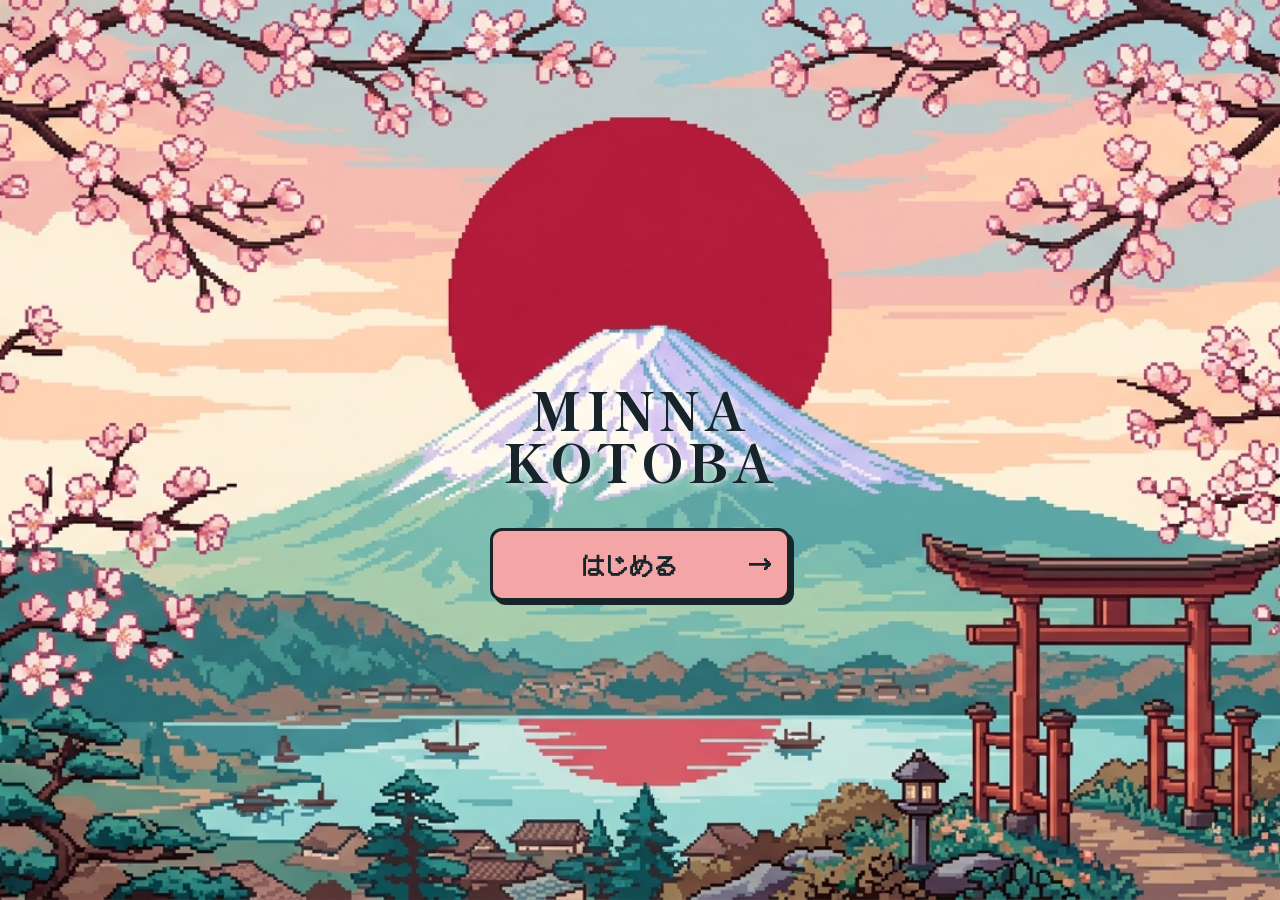
==== index.html @ 48d5084d "Add option to hide MCQ options for the entire quiz (active recall mode)" ====
<!doctype html>
<html lang="en">
<head>
<meta charset="utf-8">
<meta name="viewport" content="width=device-width,initial-scale=1,viewport-fit=cover">
<meta name="theme-color" content="#b74336">
<title>みんなのことば — Minna Vocabulary Trainer</title>
<link rel="preconnect" href="https://fonts.googleapis.com">
<link rel="preconnect" href="https://fonts.gstatic.com" crossorigin>
<link href="https://fonts.googleapis.com/css2?family=Shippori+Mincho:wght@400;500;600;700;800&family=Noto+Serif+JP:wght@400;500;600;700;900&display=swap" rel="stylesheet">
<link rel="stylesheet" href="css/styles.css">

  <link rel="preload" as="image" href="assets/images/backgrounds/fuji_wide.jpg">
  <link rel="preload" as="image" href="assets/images/backgrounds/bg_home.jpg">
  <link rel="preload" as="image" href="assets/images/backgrounds/bg_learn.jpg">
  <link rel="preload" as="image" href="assets/images/backgrounds/bg_practice.jpg">
  <link rel="preload" as="image" href="assets/images/backgrounds/bg_practice_new.jpg">
  <link rel="preload" as="image" href="assets/images/backgrounds/bg_lesson_1.jpg">
  <link rel="preload" as="image" href="assets/images/backgrounds/bg_lesson_2.jpg">
  <link rel="preload" as="image" href="assets/images/backgrounds/bg_lesson_3.jpg">
  <link rel="preload" as="image" href="assets/images/backgrounds/bg_more.jpg">
  <link rel="preload" as="image" href="assets/images/backgrounds/bg_more_new.jpg">
</head>
<body>
<div class="app-shell">
  <header class="topbar">
    <div class="brand" onclick="showView('home')">
      <div class="brand-text">
        <div class="brand-jp">みんなのことば</div>
        <div class="brand-en">N5 JOURNEY</div>
      </div>
    </div>
    <div class="header-actions">
      <button id="themeBtn" class="icon-btn" aria-label="Toggle theme" onclick="toggleTheme()">🌗</button>
    </div>
  </header>

  <main>

        <section id="welcomeView" class="view">
      <div class="welcome-container" style="display: flex; flex-direction: column; justify-content: center; align-items: center; height: 100vh; background: transparent; overflow: hidden; gap: 40px;">
        
        <div style="text-align: center; position: relative;">
          <h1 style="font-family: 'Shippori Mincho', serif; font-weight: 900; font-size: 52px; line-height: 1; margin: 0; letter-spacing: 4px; color: var(--text-primary); text-transform: uppercase; text-shadow: 0 2px 10px rgba(255,255,255,0.8); position: relative; display: inline-block;">
            MINNA<br>KOTOBA
          </h1>
        </div>

        <div style="padding: 0 40px; text-align: center; display: flex; flex-direction: column; align-items: center; gap: 12px; width: 100%;">
          <button class="primary-btn" onclick="showView('home')" style="width: 100%; max-width: 300px; background: var(--text-primary); color: var(--yellow); border: 2px solid var(--yellow); border-radius: 8px; padding: 16px; font-size: 24px; font-weight: 800; font-family: 'Shippori Mincho', serif; box-shadow: 0 8px 16px rgba(0,0,0,0.4); display: flex; justify-content: space-between; align-items: center; transition: transform 0.2s, box-shadow 0.2s;">
            <span style="flex: 1; text-align: center;">はじめる</span>
            <span>→</span>
          </button>
          
          
        </div>
      </div>
    </section>

    <section id="homeView" class="view">
      <div class="topbar-home">
        <div class="home-title">
          <h1>Minna Kotoba</h1>
          <span class="subtitle">N5 JOURNEY</span>
        </div>
        
      </div>
      
      <div class="dashboard-scroll">
        <!-- Streak Card -->
        <div class="streak-card">
          <div class="streak-content">
            <h2>Keep going!</h2>
            <p id="streakText">🔥 You're on a 0 day streak</p>
          </div>
          <div class="streak-mascot">
             <!-- Placeholder for pixel cat -->
             <div class="pixel-cat-placeholder"></div>
          </div>
        </div>

        <!-- Today's Practice Section -->
        <div class="section-header">
          <h2>Today's Practice</h2>
          </div>
        
        <div class="practice-grid">
          <div class="practice-card bg-green" style="cursor:pointer;" onclick="openCategory('vocab')">
            <div class="card-icon"><img src="assets/images/icons/icon_vocabulary.png" style="width:100%; height:100%; object-fit:contain; image-rendering:pixelated;" alt="Vocabulary"></div>
            <div class="card-jp">語彙</div>
            <div class="card-en">Vocabulary</div>
            <div class="card-progress">
              <div class="progress-bar"><div class="progress-fill" id="barVocab" style="width: 0%;"></div></div>
              <span class="progress-text" id="statVocab">0/0</span>
            </div>
          </div>
          <div class="practice-card bg-pink" style="cursor:pointer;" onclick="openCategory('grammar')">
            <div class="card-icon"><img src="assets/images/icons/icon_grammar.png" style="width:100%; height:100%; object-fit:contain; image-rendering:pixelated;" alt="Grammar"></div>
            <div class="card-jp">文法</div>
            <div class="card-en">Grammar</div>
            <div class="card-progress">
              <div class="progress-bar"><div class="progress-fill" id="barGrammar" style="width: 0%;"></div></div>
              <span class="progress-text" id="statGrammar">0/0</span>
            </div>
          </div>
          <div class="practice-card bg-blue" style="cursor:pointer;" onclick="showView('listening')">
            <div class="card-icon"><img src="assets/images/icons/icon_listening.png" style="width:100%; height:100%; object-fit:contain; image-rendering:pixelated;" alt="Listening"></div>
            <div class="card-jp">聴解</div>
            <div class="card-en">Listening</div>
            <div class="card-progress">
              <div class="progress-bar"><div class="progress-fill" id="barListening" style="width: 0%;"></div></div>
              <span class="progress-text" id="statListening">0/0</span>
            </div>
          </div>
          <div class="practice-card bg-yellow" style="cursor:pointer;" onclick="openCategory('kanji')">
            <div class="card-icon"><img src="assets/images/icons/icon_kanji.png" style="width:100%; height:100%; object-fit:contain; image-rendering:pixelated;" alt="Kanji"></div>
            <div class="card-jp">漢字</div>
            <div class="card-en">Kanji</div>
            <div class="card-progress">
              <div class="progress-bar"><div class="progress-fill" id="barKanji" style="width: 0%;"></div></div>
              <span class="progress-text" id="statKanji">0/0</span>
            </div>
          </div>
        </div>

        <!-- N5 Progress -->
        <div class="section-header" style="margin-top: 24px;">
          <h2>N5 Progress</h2>
          </div>
        <div class="progress-card" style="cursor:pointer;" onclick="showView('lessons')">
          <div class="progress-row">
            <span class="progress-percent" id="n5Percent">0%</span>
            <div class="progress-bar-large"><div class="progress-fill-large" id="n5ProgressBar" style="width: 0%;"></div></div>
            <span class="progress-topics" id="n5Topics">0/0<br>Words</span>
          </div>
        </div>
      </div>
    </section>

    <section id="quizView" class="view">
      <div class="quiz-top">
        <button class="back-btn" onclick="goBack('home')">← Setup</button>
        <button id="quizHideOptionsToggle" class="quiz-toggle-btn" onclick="toggleQuizHideOptions()" title="Toggle hiding options for the entire quiz">
          <span id="hideOptionsIcon">👁️</span>
          <span id="hideOptionsText">Hide options: OFF</span>
        </button>
        <div class="quiz-meta"><span id="quizScope"></span><span id="quizProgress"></span></div>
      </div>
      <div class="progress"><div id="progressBar"></div></div>
      <div class="quiz-card">
        <div class="quiz-label" id="quizDirection"></div>
        <div id="question" class="question"></div>
        <div id="mcqRevealArea" class="mcq-reveal-area hidden">
          <div class="reveal-card">
            <div class="reveal-badge">Active Recall</div>
            <p class="reveal-desc">Options are hidden for this quiz. Think of the answer first!</p>
            <button id="revealOptionsBtn" class="primary-btn reveal-btn" onclick="revealOptions()">
              <span>👁️ Show Options</span>
              <kbd class="reveal-kbd">Space</kbd>
            </button>
          </div>
        </div>
        <div id="mcqGrid" class="mcq-grid"></div>
        <div id="fillArea" class="fill-area hidden">
          <input type="text" id="fillInput" class="fill-input" placeholder="Type your answer…" autocomplete="off" spellcheck="false">
          <div id="fillFeedback" class="fill-feedback hidden"></div>
        </div>
        <div class="answer-actions hidden" id="nextAction" style="justify-content:center">
          <button id="nextBtn" class="primary-btn">Next →</button>
        </div>
        <div id="lessonTag" class="lesson-tag"></div>
      </div>
      <div class="quiz-tip" id="quizTip">Use <kbd>↑</kbd><kbd>↓</kbd><kbd>←</kbd><kbd>→</kbd> to navigate · <kbd>Enter</kbd> to select · <kbd>Space</kbd> for next</div>
    </section>

    <section id="resultsView" class="view">
      <div class="page-head"><div><div class="eyebrow">SESSION COMPLETE</div><h1>Results</h1></div></div>
      <div class="quiz-card" style="min-height: auto;">
        <div id="resultsSummary" style="font-size: 16px; line-height: 1.8;"></div>
        <div class="answer-actions" style="justify-content:center; gap: 16px; margin-top: 30px;">
          <button class="secondary-btn" onclick="showView('vocabulary')">Back to Vocabulary</button>
          <button class="secondary-btn" onclick="startPractice()">Practice Again</button>
          <button id="btnReviewWrong" class="primary-btn" onclick="reviewWrongAnswers()">Review Wrong Answers</button>
        </div>
      </div>
    </section>

    <section id="lessonsView" class="view">
      <div class="page-head"><div><div class="eyebrow">LESSON INDEX</div><h1>Vocabulary by lesson</h1></div><div id="totalVocab" class="big-number"></div></div>
      <div id="lessonGrid" class="lesson-grid"></div>
    </section>

    <section id="lessonDetailView" class="view">
      <div class="quiz-top"><button class="back-btn" onclick="goBack('lessons')">← Lessons</button><button id="detailPractice" class="primary-btn compact">Practice lesson →</button></div>
      <div class="controls-grid" style="margin-top:0; grid-template-columns: auto 1fr;">
        <label>Pronunciation
          <select id="speechRate" onchange="saveSpeechRate()">
            <option value="1.0">Normal</option>
            <option value="0.7">Slow</option>
          </select>
        </label>
        <div style="display:flex; gap:10px; align-items:flex-end; flex-wrap:wrap;">
          <button id="btnPlayLesson" class="secondary-btn" onclick="playLesson()"><span style="font-size:16px;margin-right:5px;">🔊</span> Play lesson</button>
          <button id="btnPauseLesson" class="secondary-btn hidden" onclick="pauseLesson()">⏸ Pause</button>
          <button id="btnStopLesson" class="secondary-btn hidden" onclick="stopLesson()">■ Stop</button>
          <span id="lessonCompleteMsg" style="color:var(--red); font-size:14px; font-weight:bold; margin-bottom:12px; display:none;">Lesson complete</span>
        </div>
      </div>
      <div id="detailHeader" class="detail-header"></div>
      <div id="lessonSelectionControls" style="display:flex; justify-content:space-between; align-items:center; margin-bottom: 12px; font-size: 13px;">
        <div>
          <button type="button" class="nav-btn compact" onclick="selectAllInLesson()">Select All</button>
          <button type="button" class="nav-btn compact" onclick="clearLessonSelection()">Clear Selection</button>
        </div>
        <div id="desktopFocusAction" class="hidden" style="display:flex; gap:8px;">
          <button id="desktopRemoveFocusBtn" type="button" class="secondary-btn compact" style="color:var(--red); border-color:var(--red);" onclick="removeSelectionFromFocus()">- Remove</button>
          <button id="desktopAddFocusBtn" type="button" class="primary-btn compact" onclick="addSelectionToFocus()">+ Add to Focus (<span class="sel-count">0</span>)</button>
        </div>
      </div>
      <div id="vocabTable" class="vocab-table" style="padding-bottom: 80px;"></div>
          </section>

    <section id="kaiwaView" class="view">
      <div class="page-head"><div><div class="eyebrow">会話 • CONVERSATION</div><h1>Kaiwa library</h1><p>Kept separate from the regular vocabulary pool.</p></div></div>
      <div id="kaiwaGrid" class="kaiwa-grid"></div>
    </section>
    <section id="reviewView" class="view">
      <div class="page-head" style="margin-bottom: 20px;">
        <div>
          <div class="eyebrow">WRONG ANSWERS</div>
          <h1>Review</h1>
        </div>
        <div id="wrongStats" class="big-number"></div>
      </div>
      
      <div class="panel setup" style="margin-bottom: 40px;" id="reviewSetupPanel">
        <div class="section-head"><div><span class="kicker">PRACTICE</span><h2>Practice Wrong Answers</h2></div><span id="wrongPoolCount" class="count-pill"></span></div>
        <div class="controls-grid" id="reviewControls">
          <label>Scope
            <select id="reviewScopeMode">
              <option value="lesson">Single lesson</option>
              <option value="range">Lesson range</option>
              <option value="all">All wrong answers</option>
            </select>
          </label>
          <label id="reviewLessonFromWrap">Lesson
            <select id="reviewLessonFrom"></select>
          </label>
          <label id="reviewLessonToWrap" class="hidden">To lesson
            <select id="reviewLessonTo"></select>
          </label>
          <button id="startReviewBtn" class="primary-btn" style="margin-top:auto; height:44px;">Start Review →</button>
        </div>
        <div class="clear-btn-wrap">
          <button id="clearWrongBtn" class="secondary-btn compact" style="color:var(--red); border-color:var(--red2);">Clear Wrong Answers</button>
        </div>
      </div>

      <div id="wrongListContainer"></div>
    </section>

    <section id="focusView" class="view">
      <div class="page-head" style="margin-bottom: 20px;">
        <div>
          <div class="eyebrow">YOUR WORDS</div>
          <h1>Focus Words</h1>
        </div>
        <div id="focusStats" class="big-number">0</div>
      </div>
      
      <div class="panel setup" style="margin-bottom: 40px;" id="focusSetupPanel">
        <div class="section-head"><div><span class="kicker">PRACTICE</span><h2>Practice Focus Words</h2></div></div>
        <div class="controls-grid" style="grid-template-columns: 1fr;">
          <button id="startFocusBtn" class="primary-btn" onclick="startFocusPractice()" style="height:44px; width:100%;">Start Focus Practice ?</button>
        </div>
        <div class="clear-btn-wrap">
          <button onclick="confirmClearFocus()" class="secondary-btn compact" style="color:var(--red); border-color:var(--red2);">Clear All Focus Words</button>
        </div>
      </div>

      <div id="focusListContainer"></div>
    </section>
  
    <section id="practiceSetupView" class="view">
      <div class="page-head"><div><div class="eyebrow">CUSTOM PRACTICE</div><h1>Practice Setup</h1></div></div>
      <div class="panel setup">
        <div class="section-head"><div><span class="kicker">01</span><h2>Choose your practice</h2></div><span id="poolCount" class="count-pill"></span></div>
        <div class="controls-grid">
          <label>Scope
            <select id="scopeMode">
              <option value="lesson">Single lesson</option>
              <option value="range">Lesson range</option>
              <option value="all">All available lessons</option>
              <option value="focus">Focus Words</option>
<option value="review">Review</option>
            </select>
          </label>
          <label id="lessonFromWrap">Lesson
            <select id="lessonFrom"></select>
          </label>
          <label id="lessonToWrap" class="hidden">To lesson
            <select id="lessonTo"></select>
          </label>
          <label>Question direction
            <select id="direction">
              <option value="mixed">Mixed — Japanese ↔ English</option>
              <option value="jp-en">Japanese → English</option>
              <option value="en-jp">English → Japanese</option>
            </select>
          </label>
          <label>Session size
            <select id="sessionSize">
              <option value="10">10 questions</option>
              <option value="20" selected>20 questions</option>
              <option value="30">30 questions</option>
              <option value="all">All in pool</option>
            </select>
          </label>
          <label>Quiz type
            <select id="quizType">
              <option value="mcq" selected>Multiple Choice</option>
              <option value="fill">Fill in the Blank</option>
            </select>
          </label>
          <label id="mcqOptionsWrap">MCQ Options
            <select id="mcqHideOptions">
              <option value="show" selected>Show options</option>
              <option value="hide">Hide options (entire quiz)</option>
            </select>
          </label>
        </div>
        <button id="startBtn" class="primary-btn">Start practice <span>→</span></button>
      </div>
    </section>
    
  
    <section id="mockTestView" class="view">
      <div class="page-head"><div><div class="eyebrow">MOCK TESTS</div><h1>N5 Practice Exam</h1></div></div>
      
      <div class="panel" style="max-width: 1000px; width: 100%; margin: 0 auto; background: transparent; box-shadow: none; padding: 0;">
        
        <!-- Giant Scroll Container -->
        <div class="mock-scroll-container">
          <div class="scroll-roller top-roller"></div>
          
          <div class="scroll-paper">
            
            <div id="mockLibraryContent">
              <div class="mock-lib-header" style="text-align: center; margin-bottom: 24px;">
                <h2 style="margin: 0; font-size: 28px; color: #5D3A1A; font-family: 'Noto Serif JP', serif;">巻物 MOCK TEST LIBRARY</h2>
                <p style="margin: 8px 0 16px 0; font-size: 14px; color: #5D3A1A; opacity: 0.8;">Choose a parchment to begin your trial</p>
                
                <div class="mock-filters" style="justify-content: center;">
                  <button class="mock-filter-btn active" onclick="setMockFilter('all')">All</button>
                  <button class="mock-filter-btn" onclick="setMockFilter('full-mock')">Full Mock</button>
                  <button class="mock-filter-btn" onclick="setMockFilter('with-listening')">With Listening</button>
                  <button class="mock-filter-btn" onclick="setMockFilter('official')">Official JLPT</button>
                  <button class="mock-filter-btn" onclick="setMockFilter('practice')">Practice</button>
                </div>
              </div>
              
              <div id="mockTestList" class="mock-test-grid">
                <!-- Dynamically populated by renderMockTests() -->
              </div>
            </div>

            <!-- In-App Web Browser Overlay (Hidden by default) -->
            <div id="mockInAppBrowser" style="display: none;">
              <div class="browser-header">
                <button class="browser-close-btn" onclick="closeMockBrowser()">✖ Close</button>
                <div class="browser-url-bar" id="browserUrlBar">https://...</div>
                <button class="browser-action-btn" id="browserAltAction" style="display:none;" onclick="openAltAnswerKey()">Answer Key</button>
              </div>
              <iframe id="mockIframe" class="browser-iframe" src="" frameborder="0" allowfullscreen></iframe>
            </div>

          </div>
          
          <div class="scroll-roller bottom-roller"></div>
        </div>
      </div>
    </section>

  
    <section id="moreView" class="view">
      <div class="page-head"><div><h1>More</h1></div></div>
      <div style="display:flex; flex-direction:column; gap:10px; max-width:320px;">
        <button class="practice-card bg-pink" onclick="showView('review')" style="cursor:pointer; border:none; padding:12px 20px; border-radius:12px; justify-content:center;">
          <div class="card-en" style="font-size:14px;">Wrong Answers</div>
        </button>
        <button class="practice-card bg-green" onclick="showView('focus')" style="cursor:pointer; border:none; padding:12px 20px; border-radius:12px; justify-content:center;">
          <div class="card-en" style="font-size:14px;">Focus Words</div>
        </button>
        <button class="practice-card bg-yellow" onclick="toggleTheme()" style="cursor:pointer; border:none; padding:12px 20px; border-radius:12px; justify-content:center;">
          <div class="card-en" style="font-size:14px;">Toggle Dark Mode</div>
        </button>
      </div>
    </section>

    <section id="listeningView" class="view">
      <div class="theater-background-container">
        <div class="theater-scale-box">
          <div class="cinema-screen-overlay" id="cinemaScreen">
             <div class="video-placeholder" id="videoPlaceholder">
                <img src="assets/images/icons/nav_icon_listening.png" alt="Listening" style="width:48px; height:48px; image-rendering:pixelated; margin-bottom: 12px;">
                <h2 style="font-family:'DotGothic16'; color:#F7F1E7; font-size: 20px; margin-bottom: 4px; text-shadow: 2px 2px 0 #000;">Minna Kotoba</h2>
                <p style="font-family:'DotGothic16'; color:#F3D99B; font-size: 14px; text-shadow: 1px 1px 0 #000;" id="videoLoadingText">Loading Player...</p>
             </div>
             
             <!-- YouTube Container -->
             <div id="youtubeContainer" class="video-viewport" style="display: none;"></div>
             
             <!-- Offline Overlay -->
             <div id="offlineOverlay" class="offline-overlay hidden">
                <div class="offline-content" style="text-align: center; animation: breathe 3s infinite ease-in-out;">
                    <span style="font-size: 40px; margin-bottom: 10px; display: block;">📡</span>
                    <h3 style="font-family:'DotGothic16'; color:#F7F1E7; font-size: 24px; text-shadow: 2px 2px 0 #000; margin: 0 0 10px 0;">NO INTERNET CONNECTION</h3>
                    <p style="color:#F3D99B; font-size: 14px; font-weight: 700; margin: 0 0 20px 0;">Connect to the internet to play<br>listening practice.</p>
                    <button class="primary-btn compact" onclick="retryConnection()" style="pointer-events: auto;">RETRY</button>
                </div>
             </div>
          </div>
        </div>
      </div>

      <!-- Playlist Ribbon Navigation -->
      <div id="playlist-nav" class="playlist-nav">
        <div class="playlist-overlay" onclick="document.getElementById('playlist-nav').classList.remove('open')"></div>
        <div class="playlist-container">
          <div class="playlist-string-horizontal"></div>
          <button class="playlist-tag" onclick="document.getElementById('playlist-nav').classList.toggle('open')">
            <span class="playlist-cord">═</span>
            <div class="playlist-body">
              <span>曲</span>
            </div>
          </button>
          <div class="playlist-tray">
            <div class="sidebar-list" id="playlistItems">
              <!-- Dynamically populated -->
            </div>
          </div>
        </div>
      </div>
    </section>


    <div id="omamori-nav" class="omamori-nav">
    <div class="omamori-overlay" onclick="toggleOmamoriNav()"></div>
    <div class="omamori-container">
      <button id="omamori-tag" class="omamori-tag" aria-expanded="false" aria-label="Toggle Navigation" onclick="toggleOmamoriNav()">
        <div class="omamori-cord">
          <div class="omamori-knot">🎀</div>
          <div class="omamori-bell">🔔</div>
        </div>
        <div class="omamori-body">🌸</div>
      </button>
      <nav id="omamori-tray" class="omamori-tray" aria-hidden="true">
        <div class="omamori-header">
          <span class="omamori-header-title">MINNA KOTOBA</span>
          <div class="omamori-header-decor">✿</div>
        </div>
        <ul class="omamori-menu">
          <li>
            <button class="omamori-btn" data-view="home" onclick="showView('home'); toggleOmamoriNav();">
              <div class="omamori-icon-wrapper"><img src="assets/images/icons/icon_home.png" class="omamori-icon" alt="Home"></div>
              <div class="omamori-label">
                <span class="jp">ホーム</span>
                <span class="en">HOME</span>
              </div>
            </button>
          </li>
          <li>
            <button class="omamori-btn" data-view="lessons" onclick="showView('lessons'); toggleOmamoriNav();">
              <div class="omamori-icon-wrapper"><img src="assets/images/icons/icon_lessons.png" class="omamori-icon" alt="Lessons"></div>
              <div class="omamori-label">
                <span class="jp">レッスン</span>
                <span class="en">LESSONS</span>
              </div>
            </button>
          </li>
          <li>
            <button class="omamori-btn" data-view="vocabulary" onclick="showView('vocabulary'); toggleOmamoriNav();">
              <div class="omamori-icon-wrapper"><img src="assets/images/icons/icon_vocabulary.png" class="omamori-icon" alt="Vocabulary"></div>
              <div class="omamori-label">
                <span class="jp">語彙</span>
                <span class="en">VOCABULARY</span>
              </div>
            </button>
          </li>
          <li>
            <button class="omamori-btn" data-view="grammar" onclick="showView('grammar'); toggleOmamoriNav();">
              <div class="omamori-icon-wrapper"><img src="assets/images/icons/icon_grammar.png" class="omamori-icon" alt="Grammar"></div>
              <div class="omamori-label">
                <span class="jp">文法</span>
                <span class="en">GRAMMAR</span>
              </div>
            </button>
          </li>
          <li>
            <button class="omamori-btn" data-view="kanji" onclick="showView('kanji'); toggleOmamoriNav();">
              <div class="omamori-icon-wrapper"><img src="assets/images/icons/icon_kanji.png" class="omamori-icon" alt="Kanji"></div>
              <div class="omamori-label">
                <span class="jp">漢字</span>
                <span class="en">KANJI</span>
              </div>
            </button>
          </li>
          <li>
            <button class="omamori-btn" data-view="listening" onclick="showView('listening'); toggleOmamoriNav();">
              <div class="omamori-icon-wrapper"><img src="assets/images/icons/icon_listening.png" class="omamori-icon" alt="Listening"></div>
              <div class="omamori-label">
                <span class="jp">聴解</span>
                <span class="en">LISTENING</span>
              </div>
            </button>
          </li>
          <li>
            <button class="omamori-btn" data-view="mockTest" onclick="showView('mockTest'); toggleOmamoriNav();">
              <div class="omamori-icon-wrapper"><img src="assets/images/icons/icon_mocktest.png" class="omamori-icon" alt="Mock Tests"></div>
              <div class="omamori-label">
                <span class="jp">模擬試験</span>
                <span class="en">MOCK TESTS</span>
              </div>
            </button>
          </li>
        </ul>
      </nav>
    </div>
  </div>

    <section id="grammarView" class="view">
      <div class="topbar-home">
        <div class="home-title">
          <h1>文法</h1>
          <span class="subtitle">GRAMMAR</span>
        </div>
      </div>
      
      <div class="dashboard-scroll">
        <div class="streak-card" style="background: var(--green); border-color: #17252A; color: #fff;">
          <div class="streak-content">
            <h2 style="color: var(--yellow);">Learn Japanese grammar step by step.</h2>
            <p style="color: #fff;">Master all 25 lessons of foundational N5 grammar.</p>
          </div>
        </div>

        <div class="section-header">
          <h2>Grammar Lessons</h2>
          </div>
        <div class="practice-grid" id="grammarLessonGrid">
          <!-- Populated by JS -->
        </div>

        <div class="section-header" style="margin-top:24px;">
          <h2>Grammar Practice</h2>
          </div>
        <div class="practice-grid">
          <div class="practice-card" style="background: var(--yellow);" onclick="startGrammarTest('quick')">
            <div class="card-icon">⚡</div>
            <div class="card-en" style="color:var(--text-primary);">Quick Test</div>
          </div>
          <div class="practice-card" style="background: var(--pink);" onclick="startGrammarTest('mixed')">
            <div class="card-icon">🔀</div>
            <div class="card-en" style="color:var(--text-primary);">Mixed Test</div>
          </div>
          <div class="practice-card" style="background: var(--blue);" onclick="startGrammarTest('weak')">
            <div class="card-icon">🎯</div>
            <div class="card-en" style="color:var(--text-primary);">Weak Areas</div>
          </div>
        </div>
        <div style="height: 120px;"></div>
      </div>
    </section>

    <section id="kanjiView" class="view">
      <div class="topbar-home">
        <div class="home-title">
          <h1>漢字</h1>
          <span class="subtitle">KANJI</span>
        </div>
      </div>
      
      <div class="dashboard-scroll">
        <div class="streak-card" style="background: var(--text-primary); border-color: var(--yellow); color: #fff;">
          <div class="streak-content">
            <h2 style="color: var(--yellow);">Learn 320 foundational kanji step by step.</h2>
            <p style="color: #fff;">Kanji Journey</p>
          </div>
        </div>

        <div class="section-header">
          <h2>Units</h2>
          </div>
        <div class="practice-grid" id="kanjiUnitGrid">
          <!-- Populated by JS -->
        </div>

        <div class="section-header" style="margin-top:24px;">
          <h2>Kanji Practice</h2>
          </div>
        <div class="practice-grid">
          <div class="practice-card" style="background: var(--yellow);" onclick="startKanjiTest('quick')">
            <div class="card-icon">⚡</div>
            <div class="card-en" style="color:var(--text-primary);">Quick Test</div>
          </div>
          <div class="practice-card" style="background: var(--pink);" onclick="startKanjiTest('mixed')">
            <div class="card-icon">🔀</div>
            <div class="card-en" style="color:var(--text-primary);">Mixed Test</div>
          </div>
          <div class="practice-card" style="background: var(--green);" onclick="startKanjiTest('n5')">
            <div class="card-icon">🗻</div>
            <div class="card-en" style="color:var(--text-primary);">Full N5 Challenge</div>
          </div>
        </div>
        <div style="height: 120px;"></div>
      </div>
    </section>

  </main>

  

    

</div>
<script src="js/app.js"></script>
</body>
</html>
---- css/styles.css ----
/* --- GLOBAL BACKGROUNDS & DESKTOP FRAME --- */
@import url('https://fonts.googleapis.com/css2?family=DotGothic16&display=swap');

body {
    font-family: 'Shippori Mincho', 'Noto Serif JP', serif !important;
    background-color: #1a1a1a;
    margin: 0;
    padding: 0;
    overflow: hidden;
}

/* Desktop Layout Rules */
@media (min-width: 768px) {
    body {
        width: 100vw !important;
        height: 100vh !important;
        overflow-y: auto !important;
        overflow-x: hidden !important;
    }
    .app-shell {
        display: block !important;
        width: 100% !important;
        min-height: 100vh !important;
        height: auto !important;
        margin: 0 !important;
        padding: 0 5vw 90px 5vw !important;
        overflow: visible !important;
        max-width: 100% !important;
        border-radius: 0 !important;
        border: none !important;
        box-shadow: none !important;
        box-sizing: border-box !important;
    }
    body.welcome-active {
        overflow: hidden !important;
    }
    body.welcome-active .app-shell {
        overflow: hidden !important;
        padding: 0 !important;
        height: 100vh !important;
    }
    main {
        overflow-y: auto !important;
        overflow-x: hidden !important; /* No scrolling on desktop */
        height: 100%;
        width: 100%;
    }
    
    /* Make content horizontally centered and reasonably sized on desktop */
    #homeView { max-width: 600px; margin: 0 auto; }
    #welcomeView .welcome-container { max-width: 800px; margin: 0 auto; }
}

/* Page Backgrounds */
body {
    transition: background-image 0.3s ease;
    background-size: cover !important;
    background-position: center !important;
    background-repeat: no-repeat !important;
    background-attachment: fixed !important;
}
body.welcome-active { background-image: url('../assets/images/backgrounds/fuji_wide.jpg') !important; }
body.welcome-active #omamori-nav { display: none !important; }
body.home-active { background-image: url('../assets/images/backgrounds/bg_home.jpg') !important; }
body.lessons-active { background-image: url('../assets/images/backgrounds/bg_learn.jpg') !important; }
body.practiceSetup-active { background-image: url('../assets/images/backgrounds/bg_practice_new.jpg') !important; }
body.vocabulary-active { background-image: url('../assets/images/backgrounds/bg_practice_new.jpg') !important; }
body.grammar-active { background-image: url('../assets/images/backgrounds/bg_grammar.jpg') !important; background-position: bottom center !important; background-size: cover !important; }
body.kanji-active { background-image: url('../assets/images/backgrounds/bg_kanji.jpg') !important; background-position: bottom center !important; background-size: cover !important; }
body.listening-active { background: #17252A !important; }
body.mockTest-active { background-image: url('../assets/images/backgrounds/bg_practice.jpg') !important; }
body.more-active { background-image: url('../assets/images/backgrounds/bg_more_new.jpg') !important; background-position: bottom right !important; background-size: cover !important; }
body.quiz-active { background-image: url('../assets/images/backgrounds/bg_practice_new.jpg') !important; }

/* Make App Shell completely transparent to show body background */
.app-shell { background: transparent !important; }


/* Ensure views are transparent so background shows */
.view, main, #homeView {
    background: transparent !important;
}


/* Make text readable against backgrounds */
.home-title h1, .home-title .subtitle, .section-header h2, .section-header .chevron {
    text-shadow: 2px 2px 0px rgba(247, 241, 231, 1), -1px -1px 0px rgba(247, 241, 231, 1), 1px -1px 0px rgba(247, 241, 231, 1), -1px 1px 0px rgba(247, 241, 231, 1), 1px 1px 0px rgba(247, 241, 231, 1);
}

ï»¿* {
    box-sizing: border-box
}
:root {
    --bg-primary: #F7F1E7;
    --surface: #FCF8EF;
    --surface-soft: #F3EBDD;

    --text-primary: #17252A;
    --text-secondary: #66706D;
    --text-muted: #8A918C;

    --green: #21483D;
    --green-soft: #C9DCC7;

    --pink: #F4A6A6;
    --peach: #F6D9B8;
    --blue: #C9DCE4;
    --yellow: #F3D99B;

    --border: #D8D0C3;
    --border-strong: #BDB3A6;

    --success: #6E9D78;
    --warning: #D39A4A;
    --error: #C96B63;
    
    --shadow: 4px 4px 0px rgba(29, 45, 58, 0.1);
    --radius: 8px;
}

[data-theme=dark] {
    --bg-primary: #17211F;
    --surface: #20302C;
    --surface-soft: #283833;

    --text-primary: #F7F1E7;
    --text-secondary: #C2CBC5;
    --text-muted: #909C95;

    --green: #81c995;
    --green-soft: #334B41;

    --pink: #F4A6A6;
    --peach: #D8B58E;
    --blue: #A9C4CE;
    --yellow: #D8BA70;

    --border: #40514B;
    --border-strong: #566760;

    --success: #6E9D78;
    --warning: #D39A4A;
    --error: #C96B63;

    --shadow: 4px 4px 0px rgba(0, 0, 0, 0.25);
    --radius: 8px;
}

body {
    margin: 0;
    background: var(--bg-primary);
    color: var(--text-primary);
    font-family: "Quicksand", "Noto Sans JP", sans-serif;
    transition: .2s
}
body:before {
    content: "";
    position: fixed;
    inset: 0;
    pointer-events: none;
    opacity: .16;
    background-image: radial-gradient(#a88b61 .6px, transparent .6px);
    background-size: 9px 9px;
    mask-image: linear-gradient(to bottom, rgba(0, 0, 0, .5), transparent 80%)
}
button,
select {
    font: inherit;
    color: inherit;
}
button {
    cursor: pointer
}
.app-shell {
    max-width: 1180px;
    margin: auto;
    padding: 0 24px;
    min-height: 100vh
}
.topbar {
    height: 76px;
    display: flex;
    align-items: center;
    justify-content: space-between;
    border-bottom: 1px solid var(--border);
    position: sticky;
    top: 0;
    background: color-mix(in srgb, var(--bg-primary) 94%, transparent);
    backdrop-filter: blur(14px);
    z-index: 5
}
.brand {
    display: flex;
    align-items: center;
    gap: 11px;
    cursor: pointer
}
.brand-mark {
    width: 40px;
    height: 40px;
    border-radius: 50%;
    display: grid;
    place-items: center;
    background: var(--pink);
    color: white;
    font-family: "Noto Sans JP";
    font-weight: 800;
    box-shadow: 0 5px 15px #b7433630
}
.brand-jp {
    font-family: "Noto Sans JP";
    font-weight: 800;
    letter-spacing: .03em
}
.brand-en {
    font-size: 9px;
    letter-spacing: .17em;
    color: var(--text-secondary);
    font-weight: 700
}
nav {
    display: flex;
    gap: 5px
}
.nav-btn {
    border: 0;
    background: transparent;
    color: var(--text-secondary);
    padding: 9px 13px;
    border-radius: 10px;
    font-weight: 700
}
.nav-btn.active,
.nav-btn:hover {
    background: var(--surface-soft);
    color: var(--text-primary)
}
.icon-btn {
    width: 36px;
    height: 36px;
    border-radius: 50%;
    border: 1px solid var(--border);
    background: var(--surface);
    color: var(--text-primary)
}
main {
    padding: 42px 0
}
.view {
    display: none
}
.view.active {
    display: block;
    animation: viewFadeIn 0.35s cubic-bezier(0.2, 0.8, 0.2, 1) forwards;
}

@keyframes viewFadeIn {
    0% { opacity: 0; transform: translateY(10px); }
    100% { opacity: 1; transform: translateY(0); }
}

@supports (view-transition-name: root) {
    .view.active {
        animation: none !important;
    }
}
.hero {
    display: flex;
    justify-content: space-between;
    align-items: center;
    gap: 40px;
    padding: 22px 4px 36px
}
.eyebrow,
.kicker {
    font-size: 11px;
    letter-spacing: .18em;
    font-weight: 800;
    color: var(--pink)
}
h1 {
    font-size: clamp(38px, 5vw, 62px);
    line-height: 1.02;
    margin: 10px 0 18px;
    letter-spacing: -.04em
}
h1 span {
    font-family: "Noto Sans JP";
    font-size: .62em;
    color: var(--pink)
}
.hero p,
.page-head p {
    max-width: 650px;
    color: var(--text-secondary);
    line-height: 1.65;
    margin: 0
}
.hero-seal {
    width: 130px;
    height: 130px;
    border: 1px solid var(--border);
    border-radius: 50%;
    display: grid;
    place-items: center;
    position: relative;
    background: var(--surface);
    box-shadow: var(--shadow);
    flex: none
}
.hero-seal:before,
.hero-seal:after {
    content: "";
    position: absolute;
    border: 1px solid var(--yellow);
    border-radius: 50%
}
.hero-seal:before {
    inset: 10px
}
.hero-seal:after {
    inset: 17px;
    border-color: var(--pink)
}
.hero-seal span {
    font-family: "Noto Sans JP";
    font-size: 46px;
    font-weight: 800;
    z-index: 1
}
.hero-seal small {
    position: absolute;
    bottom: 25px;
    background: var(--surface);
    padding: 0 7px;
    font-family: "Noto Sans JP";
    z-index: 2
}
.panel {
    background: var(--surface);
    border: 1px solid var(--border);
    border-radius: 22px;
    box-shadow: var(--shadow);
    padding: 25px
}
.section-head,
.page-head,
.quiz-top,
.answer-actions {
    display: flex;
    align-items: center;
    justify-content: space-between;
    gap: 16px
}
.section-head h2 {
    margin: 4px 0 0;
    font-size: 22px
}
.count-pill,
.lesson-tag {
    font-size: 12px;
    background: var(--pink);
    color: var(--yellow);
    padding: 6px 12px;
    border-radius: 8px;
    border: 2px solid var(--text-primary);
    box-shadow: 2px 2px 0 var(--text-primary);
    font-weight: 800;
}
.controls-grid {
    display: grid;
    grid-template-columns: repeat(5, 1fr);
    gap: 13px;
    margin: 24px 0
}
.controls-grid label {
    display: flex;
    flex-direction: column;
    gap: 8px;
    font-size: 11px;
    color: var(--yellow);
    background: var(--pink);
    font-weight: 800;
    text-transform: uppercase;
    letter-spacing: .06em;
    padding: 10px 12px;
    border-radius: 10px;
    border: 2px solid var(--text-primary);
    box-shadow: 2px 2px 0 var(--text-primary);
}
.controls-grid select {
    height: 44px;
    border: 2px solid var(--text-primary) !important;
    border-radius: 8px;
    padding: 0 12px;
    background: var(--yellow) !important;
    color: var(--text-primary) !important;
    font-family: 'DotGothic16', sans-serif !important;
    font-weight: 800 !important;
    outline: none;
    box-shadow: 2px 2px 0 var(--text-primary) !important;
}
select option {
    background: #F3D99B !important;
    color: #17252A !important;
    font-family: 'DotGothic16', sans-serif !important;
    font-weight: 700 !important;
}
.primary-btn,
.secondary-btn,
.back-btn {
    border-radius: 11px;
    padding: 12px 16px;
    border: 1px solid transparent;
    font-weight: 800
}
.primary-btn {
    background: var(--pink) !important;
    color: var(--text-primary) !important;
    border: 3px solid var(--text-primary) !important;
    border-radius: 12px !important;
    font-family: 'DotGothic16', sans-serif !important;
    font-weight: 800 !important;
    box-shadow: 4px 4px 0px var(--text-primary) !important;
}
.primary-btn:hover {
    background: var(--yellow) !important;
    color: var(--text-primary) !important;
    transform: translate(2px, 2px) !important;
    box-shadow: 2px 2px 0px var(--text-primary) !important;
}
.secondary-btn {
    background: var(--surface-soft);
    color: var(--text-primary);
    border-color: var(--border)
}
.back-btn {
    background: transparent;
    color: var(--text-secondary);
    padding-left: 0
}
.compact {
    padding: 9px 13px
}
.hidden {
    display: none !important
}
.quiz-top {
    margin-bottom: 12px
}
.quiz-meta {
    display: flex;
    gap: 10px;
    color: var(--text-secondary);
    font-size: 12px;
    font-weight: 800
}
.progress {
    height: 5px;
    background: var(--surface-soft);
    border-radius: 9px;
    overflow: hidden;
    margin-bottom: 28px
}
.progress div {
    height: 100%;
    width: 0;
    background: var(--pink);
    transition: .25s
}
.quiz-card {
    max-width: 820px;
    margin: 0 auto;
    background: rgba(253, 251, 247, 0.65);
    border: 2px solid var(--border);
    border-radius: 25px;
    box-shadow: var(--shadow);
    min-height: 450px;
    padding: 42px;
    display: flex;
    flex-direction: column;
    align-items: center;
    justify-content: center;
    text-align: center
}
.quiz-label {
    font-size: 11px;
    letter-spacing: .16em;
    text-transform: uppercase;
    color: var(--pink);
    font-weight: 900
}
.question {
    font-family: "Noto Sans JP";
    font-size: clamp(38px, 7vw, 76px);
    font-weight: 700;
    line-height: 1.2;
    margin: 38px 0 20px;
    max-width: 100%;
    word-break: break-word
}
.answer {
    font-family: "Noto Sans JP";
    font-size: 25px;
    font-weight: 600;
    color: var(--blue);
    min-height: 32px
}
.answer-actions {
    margin-top: 40px
}
.quiz-tip {
    text-align: center;
    color: var(--text-secondary);
    font-size: 12px;
    margin-top: 14px
}
.page-head {
    margin-bottom: 28px
}
.page-head h1 {
    font-size: 40px;
    margin: 7px 0
}
.big-number {
    letter-spacing: 2px !important;
    font-size: 34px !important;
    font-weight: 800 !important;
    color: var(--pink) !important;
    font-family: 'DotGothic16', sans-serif !important;
    -webkit-text-stroke: 0px !important;
    text-shadow: -1px -1px 0 var(--text-primary), 1px -1px 0 var(--text-primary), -1px 1px 0 var(--text-primary), 1px 1px 0 var(--text-primary) !important;
}
.lesson-grid {
    display: grid;
    grid-template-columns: repeat(4, 1fr);
    gap: 14px
}
.lesson-card {
    color: var(--text-primary);
    border: 2px solid var(--text-primary) !important;
    background: rgba(244, 166, 166, 0.50) !important;
    border-radius: 18px;
    padding: 20px;
    cursor: pointer;
    text-align: left;
    transition: .18s;
    box-shadow: 3px 3px 0 var(--text-primary) !important;
}
.lesson-card:hover {
    transform: translateY(-3px);
    box-shadow: var(--shadow)
}
.lesson-no {
    display: block;
    margin-bottom: 4px;
    font-size: 11px;
    color: var(--pink);
    font-weight: 900;
    letter-spacing: .12em
}
.lesson-card h3 {
    margin: 7px 0 4px;
    font-family: "Noto Sans JP";
    font-size: 18px
}
.lesson-card p {
    margin: 0;
    color: var(--text-secondary);
    font-size: 12px
}
.detail-header {
    padding: 18px 0 24px;
    border-bottom: none !important;
    margin-bottom: 20px
}
.detail-header h1 {
    font-size: 40px;
    margin: 6px 0
}
.vocab-table {
    display: grid;
    grid-template-columns: repeat(2, 1fr);
    gap: 9px
}
.vocab-row {
    background: rgba(253, 251, 247, 0.65) !important;
    border: 2px solid var(--border) !important;
    border-radius: 12px;
    padding: 13px 15px;
    display: flex;
    justify-content: space-between;
    gap: 18px;
    transform: translateZ(0); /* Hardware acceleration */
}
.vocab-jp {
    font-family: "Shippori Mincho", serif;
    font-weight: 700
}
.vocab-en {
    color: var(--yellow);
    background: var(--pink);
    font-size: 18px;
    text-align: right;
    font-weight: 700;
    padding: 4px 12px;
    border-radius: 5px;
    display: inline-block;
}
.kaiwa-grid {
    display: grid;
    grid-template-columns: 1fr 1fr;
    gap: 16px
}
.kaiwa-card {
    background: var(--surface);
    border: 1px solid var(--border);
    border-radius: 18px;
    overflow: hidden
}
.kaiwa-head {
    padding: 17px 18px;
    background: var(--surface-soft);
    display: flex;
    justify-content: space-between;
    gap: 10px
}
.kaiwa-head strong {
    font-family: "Noto Sans JP"
}
.dialogue {
    padding: 15px 18px
}
.line {
    display: grid;
    grid-template-columns: 125px 1fr;
    gap: 12px;
    padding: 9px 0;
    border-bottom: 1px dashed var(--border);
    line-height: 1.5;
    font-size: 13px
}
.line:last-child {
    border-bottom: 0
}
.speaker {
    font-weight: 800;
    color: var(--pink)
}
footer {
    text-align: center;
    color: var(--text-secondary);
    font-size: 11px;
    padding: 30px 0 42px
}
footer span {
    margin: 0 6px;
    color: var(--yellow)
}


.mcq-grid {
    display: grid;
    grid-template-columns: 1fr 1fr;
    gap: 12px;
    width: 100%;
    margin-top: 20px
}
.mcq-option {
    background: var(--surface-soft);
    border: 2px solid transparent;
    border-radius: 12px;
    padding: 16px;
    font-size: 18px;
    color: var(--text-primary);
    text-align: center;
    transition: 0.2s;
    font-family: "Noto Sans JP", sans-serif;
    cursor: pointer
}
.mcq-option:hover:not(:disabled) {
    transform: translateY(-2px);
    box-shadow: var(--shadow);
    border-color: var(--pink)
}
.mcq-option.correct {
    background: #e6f4ea !important;
    border-color: #137333 !important;
    color: #137333 !important
}
[data-theme=dark] .mcq-option.correct {
    background: #1e4620 !important;
    border-color: #81c995 !important;
    color: #81c995 !important
}
.mcq-option.incorrect {
    background: #fce8e6 !important;
    border-color: #c5221f !important;
    color: #c5221f !important
}
[data-theme=dark] .mcq-option.incorrect {
    background: #4d2020 !important;
    border-color: #f28b82 !important;
    color: #f28b82 !important
}
[data-theme=dark] .mcq-option:disabled {
    color: var(--text-primary);
    opacity: 0.7;
}
[data-theme=dark] .mcq-option.correct:disabled {
    color: #81c995 !important;
    opacity: 1;
}
[data-theme=dark] .mcq-option.incorrect:disabled {
    color: #f28b82 !important;
    opacity: 1;
}

/* Keyboard focus for MCQ */
.mcq-option.kb-focus {
    border-color: var(--pink) !important;
    box-shadow: 0 0 0 3px rgba(244, 166, 166, 0.5);
    transform: translateY(-2px);
}
[data-theme=dark] .mcq-option.kb-focus {
    box-shadow: 0 0 0 3px rgba(244, 166, 166, 0.3);
}

/* Fill in the Blank */
.fill-area {
    width: 100%;
    margin-top: 20px;
    display: flex;
    flex-direction: column;
    gap: 12px;
}
.fill-input {
    width: 100%;
    padding: 16px 20px;
    font-size: 22px;
    font-family: "Noto Sans JP", sans-serif;
    border: 2px solid var(--border);
    border-radius: 12px;
    background: var(--surface-soft);
    color: var(--text-primary);
    outline: none;
    transition: border-color 0.2s;
    box-sizing: border-box;
    text-align: center;
}
.fill-input:focus {
    border-color: var(--pink);
    box-shadow: 0 0 0 3px rgba(244, 166, 166, 0.3);
}
.fill-feedback {
    padding: 12px 16px;
    border-radius: 8px;
    font-size: 16px;
    font-weight: 700;
    text-align: center;
    font-family: "Noto Sans JP", sans-serif;
}
.fill-feedback.correct {
    background: #e6f4ea;
    color: #137333;
    border: 2px solid #137333;
}
.fill-feedback.incorrect {
    background: #fce8e6;
    color: #c5221f;
    border: 2px solid #c5221f;
}
[data-theme=dark] .fill-feedback.correct {
    background: #1e4620;
    color: #81c995;
    border-color: #81c995;
}
[data-theme=dark] .fill-feedback.incorrect {
    background: #4d2020;
    color: #f28b82;
    border-color: #f28b82;
}

/* Keyboard hint */
.quiz-tip kbd {
    display: inline-block;
    padding: 2px 7px;
    font-size: 12px;
    font-family: monospace;
    background: rgba(23, 37, 42, 0.1);
    border: 1px solid rgba(23, 37, 42, 0.25);
    border-radius: 4px;
    margin: 0 1px;
}
[data-theme=dark] .quiz-tip kbd {
    background: rgba(255, 255, 255, 0.1);
    border-color: rgba(255, 255, 255, 0.2);
}

/* Reveal Area for Hidden MCQ Options */
.mcq-reveal-area {
    width: 100%;
    margin-top: 20px;
    display: flex;
    justify-content: center;
    align-items: center;
}

.reveal-card {
    background: var(--surface-soft);
    border: 2px dashed var(--border-strong);
    border-radius: 16px;
    padding: 32px 24px;
    text-align: center;
    width: 100%;
    max-width: 500px;
    display: flex;
    flex-direction: column;
    align-items: center;
    gap: 12px;
}

.reveal-badge {
    display: inline-flex;
    align-items: center;
    gap: 6px;
    font-size: 11px;
    font-weight: 800;
    text-transform: uppercase;
    letter-spacing: 0.8px;
    background: var(--pink);
    color: var(--text-primary);
    padding: 4px 12px;
    border-radius: 20px;
}

.reveal-desc {
    margin: 0;
    font-size: 15px;
    color: var(--text-secondary);
    font-family: "Noto Sans JP", sans-serif;
}

.reveal-btn {
    margin-top: 6px;
    display: inline-flex;
    align-items: center;
    gap: 10px;
    padding: 12px 28px;
    font-size: 16px;
    font-weight: 700;
    cursor: pointer;
    transition: transform 0.15s ease, box-shadow 0.15s ease;
}

.reveal-btn:hover {
    transform: translateY(-2px);
    box-shadow: var(--shadow);
}

.reveal-kbd {
    background: rgba(0, 0, 0, 0.15);
    color: inherit;
    border: 1px solid rgba(0, 0, 0, 0.2);
    border-radius: 4px;
    padding: 2px 7px;
    font-size: 11px;
    font-family: inherit;
    font-weight: 700;
}

[data-theme=dark] .reveal-kbd {
    background: rgba(255, 255, 255, 0.15);
    border-color: rgba(255, 255, 255, 0.2);
}

/* Quiz Top Toggle Button */
.quiz-toggle-btn {
    background: var(--surface-soft);
    border: 1.5px solid var(--border);
    border-radius: 8px;
    color: var(--text-secondary);
    font-size: 12px;
    font-weight: 700;
    padding: 6px 14px;
    cursor: pointer;
    display: inline-flex;
    align-items: center;
    gap: 6px;
    transition: all 0.2s ease;
}

.quiz-toggle-btn:hover {
    border-color: var(--pink);
    color: var(--text-primary);
}

.quiz-toggle-btn.active {
    background: var(--pink);
    border-color: var(--text-primary);
    color: var(--text-primary);
    box-shadow: 2px 2px 0 var(--text-primary);
}

[data-theme=dark] .quiz-toggle-btn.active {
    background: var(--pink);
    color: #17252A;
    border-color: #17252A;
}

.active-row {
    border-color: var(--pink) !important;
    box-shadow: var(--shadow) !important;
    transform: scale(1.02) !important;
    transition: 0.2s
}
.quiz-card .lesson-tag { margin-top: 24px; display: inline-block; }
#reviewControls { grid-template-columns: repeat(4, 1fr); }
.clear-btn-wrap { text-align: right; margin-top: 10px; }
.results-desktop-split { display: flex; flex-direction: column; gap: 20px; }
@media(min-width: 768px) {
  .results-desktop-split { flex-direction: row; align-items: flex-start; justify-content: center; }
  .results-desktop-split > div:first-child { flex: 0 0 250px; position: sticky; top: 100px; }
  .results-desktop-split > div:last-child { flex: 1; max-width: 500px; }
}




footer .footer-dot { margin: 0 6px; color: var(--yellow); }


/* Focus Action Bar */
.focus-action-bar {
    position: fixed;
    bottom: -150px;
    left: 16px;
    right: 16px;
    background: rgba(253, 251, 247, 0.65) !important;
    
    border: 2px solid var(--text-primary) !important;
    border-radius: 8px !important;
    padding: 12px 16px !important;
    display: flex;
    justify-content: space-between;
    align-items: center;
    box-shadow: 2px 2px 0 var(--text-primary) !important;
    z-index: 100;
    transition: bottom 0.3s cubic-bezier(0.4, 0, 0.2, 1);
    color: var(--pink) !important;
    text-shadow: -1px -1px 0 var(--text-primary), 1px -1px 0 var(--text-primary), -1px 1px 0 var(--text-primary), 1px 1px 0 var(--text-primary) !important;
    font-family: 'DotGothic16', sans-serif !important;
    font-weight: 800 !important;
    letter-spacing: 1px;
}
.focus-action-bar .primary-btn {
    background: var(--pink) !important;
    color: var(--yellow) !important;
    border: 2px solid var(--text-primary) !important;
    box-shadow: 2px 2px 0 var(--text-primary) !important;
}
.focus-action-bar .primary-btn:hover {
    background: var(--yellow) !important;
    color: var(--pink) !important;
}
[data-theme=dark] .focus-action-bar.visible {
    bottom: 96px;
}

/* Vocab row selection state */
.vocab-row.selectable {
    cursor: pointer;
    transition: 0.15s;
    user-select: none;
}
.vocab-row.selectable:hover {
    border-color: var(--pink);
}
.vocab-row.selected {
    background: var(--surface-soft);
    border-color: var(--pink);
}

.vocab-checkbox {
    width: 24px;
    height: 24px;
    border: 2px solid var(--text-primary) !important;
    border-radius: 4px;
    display: flex;
    align-items: center;
    justify-content: center;
    flex-shrink: 0;
    margin-right: 12px;
    background: var(--yellow) !important;
    box-shadow: 2px 2px 0 var(--text-primary) !important;
}
.vocab-row.selected .vocab-checkbox {
    background: var(--pink) !important;
    border-color: var(--text-primary) !important;
}
.vocab-row.selected .vocab-checkbox::after {
    content: "X";
    color: var(--yellow) !important;
    font-family: 'DotGothic16', sans-serif !important;
    font-size: 18px;
    font-weight: 900;
    text-shadow: -1px -1px 0 var(--text-primary), 1px -1px 0 var(--text-primary), -1px 1px 0 var(--text-primary), 1px 1px 0 var(--text-primary) !important;
}

.focus-badge {
    font-size: 10px;
    background: var(--pink);
    color: #17252A;
    border: 2px solid #17252A;
    padding: 3px 7px;
    border-radius: 6px;
    font-weight: 800;
    text-transform: uppercase;
    margin-left: 8px;
    display: inline-block;
    vertical-align: middle;
    text-shadow: none;
}
[data-theme=dark] 


/* =========================================
   NEW RETRO UI STYLES
   ========================================= */

/* Topbar Redesign */
.topbar {
    display: flex;
    justify-content: space-between;
    align-items: center;
    padding: 12px 20px;
    background: var(--bg-primary);
    border-bottom: 2px solid var(--border);
    position: sticky;
    top: 0;
    z-index: 100;
}
.brand { display: flex; align-items: center; cursor: pointer; }
.brand-jp { font-size: 18px; font-weight: 800; color: var(--text-primary); font-family: 'Shippori Mincho', serif; }
.brand-en { font-size: 14px; font-weight: 800; color: var(--text-primary); letter-spacing: 2px; font-family: 'Noto Serif JP', serif; }
.header-actions { display: flex; align-items: center; }
.icon-btn { background: none; border: none; font-size: 24px; cursor: pointer; color: var(--text-primary); }
 /* We will hide it or re-purpose it */

/* Bottom Navigation */

.nav-btn {
    background: none;
    border: none;
    display: flex;
    flex-direction: column;
    align-items: center;
    justify-content: center;
    color: var(--text-muted);
    font-size: 11px;
    font-weight: 700;
    gap: 4px;
    border-radius: 8px;
    padding: 6px 12px;
    transition: 0.2s;
}
.nav-btn.active {
    color: #17252A; /* Black on pink even in dark mode */
    background: var(--pink);
}
.nav-icon {
    font-size: 20px;
}

/* Page Spacing for Bottom Nav */
.app-shell {
    padding-bottom: 90px; 
}

/* Welcome Screen */
.welcome-container {
    display: flex;
    flex-direction: column;
    align-items: center;
    justify-content: center;
    height: 80vh;
    text-align: center;
}
.welcome-logo {
    font-family: 'Noto Sans JP';
    font-size: 24px;
    font-weight: 800;
    color: var(--pink);
    margin-bottom: 12px;
}
.welcome-title {
    font-size: 32px;
    letter-spacing: 2px;
    margin: 0 0 16px 0;
}
.welcome-subtitle {
    font-size: 18px;
    color: var(--text-secondary);
    margin-bottom: 40px;
}
.welcome-start-btn {
    display: flex;
    flex-direction: column;
    align-items: center;
    padding: 16px 32px;
    border-radius: 12px;
}
.welcome-start-btn .jp-text { font-size: 20px; font-weight: 700; }
.welcome-start-btn .en-text { font-size: 11px; letter-spacing: 2px; opacity: 0.8; }

/* Dashboard Cards */
.dashboard {
    display: flex;
    flex-direction: column;
    gap: 16px;
}

.streak-icon {
    font-size: 32px;
}
.streak-text strong {
    display: block;
    font-size: 18px;
    color: var(--text-primary);
}
.streak-text div {
    font-size: 14px;
    color: var(--text-secondary);
}
.dashboard-grid {
    display: grid;
    grid-template-columns: 1fr 1fr;
    gap: 12px;
}
.dash-card {
    background: var(--surface);
    border: 2px solid var(--border);
    border-radius: var(--radius);
    padding: 16px;
    text-align: center;
    box-shadow: var(--shadow);
    cursor: pointer;
}
.dash-card:active { transform: translateY(2px); box-shadow: none; }
.dash-card-jp {
    font-size: 20px;
    font-weight: 700;
    margin-bottom: 4px;
}
.dash-card-en {
    font-size: 12px;
    color: var(--text-secondary);
    margin-bottom: 12px;
}
.dash-progress {
    font-size: 14px;
    font-weight: bold;
    color: var(--green);
}
.progress-card {
    background: var(--surface);
    border: 2px solid var(--border);
    border-radius: var(--radius);
    padding: 20px;
    display: flex;
    align-items: center;
    gap: 16px;
    box-shadow: var(--shadow);
}
.progress-bar-container {
    flex: 1;
    height: 12px;
    background: var(--bg-primary);
    border: 2px solid var(--border);
    border-radius: 6px;
    overflow: hidden;
}
.progress-bar-fill {
    height: 100%;
    background: var(--green);
}
.progress-text {
    font-weight: 700;
}

/* Mock Test */
.test-header {
    margin-bottom: 20px;
}
.test-badge {
    display: inline-block;
    background: var(--pink);
    color: #17252A;
    padding: 4px 8px;
    border-radius: 4px;
    font-weight: 800;
    font-size: 14px;
    margin-bottom: 8px;
}
.test-header h2 { margin: 0 0 4px 0; font-size: 20px; }
.test-header p { margin: 0; color: var(--text-secondary); }
.test-meta {
    display: flex;
    gap: 16px;
    font-size: 14px;
    font-weight: bold;
    color: var(--green);
}
.empty-state {
    text-align: center;
    padding: 40px 20px;
    background: var(--surface);
    border: 2px dashed var(--border);
    border-radius: var(--radius);
    color: var(--text-muted);
}

/* More Menu */
.more-menu {
    display: flex;
    flex-direction: column;
    gap: 12px;
}
.more-item {
    display: flex;
    justify-content: space-between;
    align-items: center;
    padding: 16px 20px;
    background: var(--surface);
    border: 2px solid var(--border);
    border-radius: var(--radius);
    box-shadow: var(--shadow);
    font-size: 16px;
    font-weight: 600;
}
.more-item:active { transform: translateY(2px); box-shadow: none; }

/* Global components override */
.primary-btn {
    background: var(--text-primary);
    color: var(--bg-primary);
    border: 2px solid var(--text-primary);
    border-radius: var(--radius);
    box-shadow: 4px 4px 0px var(--pink);
}
.primary-btn:active { transform: translateY(4px) translateX(4px); box-shadow: 0px 0px 0px var(--pink); }

.secondary-btn {
    background: var(--surface);
    color: var(--text-primary);
    border: 2px solid var(--border);
    border-radius: var(--radius);
    box-shadow: 2px 2px 0px var(--border-strong);
}
.secondary-btn:active { transform: translateY(2px) translateX(2px); box-shadow: 0px 0px 0px var(--border-strong); }

.panel, .quiz-card, .lesson-card {
    background: rgba(253, 251, 247, 0.65); /* Translucent surface */
    
    border: 2px solid var(--border);
    border-radius: var(--radius);
    box-shadow: var(--shadow);
}


/* === NEW HOME SCREEN EXACT STYLING === */
#homeView {
    padding: 0 20px 100px 20px;
}

/* Home Header */
.topbar-home {
    display: flex;
    justify-content: space-between;
    align-items: flex-start;
    margin-top: 20px;
    margin-bottom: 24px;
}
.home-title h1 {
    font-size: 26px;
    font-weight: 800;
    margin: 0;
    color: var(--text-primary);
    line-height: 1.2;
}
.home-title .subtitle {
    font-size: 11px;
    font-weight: 800;
    color: var(--text-secondary);
    letter-spacing: 1px;
    text-transform: uppercase;
}
.home-actions {
    display: flex;
    gap: 12px;
}
.home-actions .icon-btn {
    width: 36px;
    height: 36px;
    border-radius: 12px;
    background: transparent;
    border: none;
    font-size: 20px;
    display: flex;
    align-items: center;
    justify-content: center;
    cursor: pointer;
}
.home-actions .icon-btn:last-child {
    background: var(--surface);
    border: 2px solid var(--border-strong);
}

/* Streak Card */
.streak-card {
    background: var(--peach);
    border: 2px solid var(--border-strong);
    border-radius: 20px;
    padding: 20px;
    display: flex;
    justify-content: space-between;
    align-items: center;
    margin-bottom: 30px;
    box-shadow: 4px 4px 0px rgba(29, 45, 58, 0.1);
}
.streak-content h2 {
    font-size: 20px;
    font-weight: 800;
    margin: 0 0 8px 0;
    color: var(--text-primary);
}
.streak-content p {
    font-size: 12px;
    font-weight: 700;
    margin: 0;
    color: var(--text-primary);
}
.streak-mascot {
    width: 60px;
    height: 60px;
    background: url('https://cdn-icons-png.flaticon.com/512/1864/1864514.png') center/contain no-repeat; /* Temp placeholder */
}

/* Section Header */
.section-header {
    display: flex;
    justify-content: space-between;
    align-items: center;
    margin-bottom: 16px;
}
.section-header h2 {
    font-size: 18px;
    font-weight: 800;
    color: var(--text-primary);
    margin: 0;
}
.section-header .chevron {
    font-size: 20px;
    font-weight: 800;
    color: var(--text-primary);
}

/* Practice Grid */
.practice-grid {
    display: grid;
    grid-template-columns: 1fr 1fr;
    gap: 16px;
    margin-bottom: 30px;
}
.practice-card {
    border-radius: 20px;
    padding: 16px;
    border: 2px solid var(--border-strong);
    box-shadow: 4px 4px 0px rgba(29, 45, 58, 0.1);
    display: flex;
    flex-direction: column;
    align-items: center;
    text-align: center;
}
.practice-card.bg-green { background-color: var(--green-soft); }
.practice-card.bg-pink { background-color: var(--pink); }
.practice-card.bg-blue { background-color: var(--blue); }
.practice-card.bg-yellow { background-color: var(--yellow); }

.card-icon {
    font-size: 32px;
    margin-bottom: 12px;
}
.card-jp {
    font-size: 24px;
    font-weight: 800;
    color: var(--text-primary);
    margin-bottom: 2px;
    font-family: 'Shippori Mincho', serif;
}
.card-en {
    font-size: 15px;
    font-weight: 700;
    color: var(--text-primary);
    margin-bottom: 16px;
}
.card-progress {
    width: 100%;
    display: flex;
    align-items: center;
    gap: 8px;
}
.card-progress .progress-bar {
    flex: 1;
    height: 6px;
    background: rgba(255,255,255,0.4);
    border-radius: 3px;
    border: 1px solid var(--border-strong);
    overflow: hidden;
}
.card-progress .progress-fill {
    height: 100%;
    background: var(--green);
}
.card-progress .progress-text {
    font-size: 10px;
    font-weight: 800;
    color: var(--text-primary);
}

/* Progress Card */
.progress-card {
    background: transparent;
    border: none;
    padding: 8px 0;
    box-shadow: none;
    position: relative;
    overflow: hidden;
    cursor: pointer;
    transition: transform 0.2s;
    width: 100%;
}
.progress-card:hover {
    transform: translateY(-2px);
}

.progress-row {
    position: relative;
    z-index: 1;
    display: flex;
    align-items: center;
    gap: 12px;
    padding: 4px;
    width: 100%;
    box-sizing: border-box;
}
.progress-percent {
    font-size: 26px;
    font-weight: 900;
    color: var(--pink);
    font-family: 'Noto Sans JP', sans-serif;
    text-shadow: 2px 2px 0 var(--text-primary);
    min-width: 60px;
}
.progress-bar-large {
    flex: 1;
    height: 14px;
    background: rgba(23, 37, 42, 0.4);
    border: 2px solid var(--text-primary);
    border-radius: 8px;
    box-shadow: inset 2px 2px 0 rgba(0,0,0,0.3);
    position: relative;
    overflow: hidden;
}
.progress-fill-large {
    height: 100%;
    background: var(--pink);
    border-right: 2px solid var(--text-primary);
    transition: width 0.5s cubic-bezier(0.34, 1.56, 0.64, 1);
}
.progress-topics {
    font-size: 14px;
    font-weight: 800;
    color: var(--text-primary);
    text-shadow: 1px 1px 0 rgba(255,255,255,0.6);
    text-align: right;
    line-height: 1.2;
    text-transform: uppercase;
    font-family: 'DotGothic16', sans-serif;
    min-width: 60px;
}

/* Hide global topbar when in home */
body.home-active .topbar {
    display: none !important;
}

/* Ensure Bottom Nav has exact styling from image */

.nav-btn {
    background: none;
    border: none;
    display: flex;
    flex-direction: column;
    align-items: center;
    gap: 4px;
    color: var(--text-primary);
    font-family: 'DotGothic16', sans-serif;
    cursor: pointer;
    text-shadow: -1px -1px 0 #fff, 1px -1px 0 #fff, -1px 1px 0 #fff, 1px 1px 0 #fff;
}
.nav-icon {
    width: 44px;
    height: 44px;
    display: flex;
    align-items: center;
    justify-content: center;
    border-radius: 12px;
    font-size: 22px;
    filter: drop-shadow(1px 1px 0 #fff) drop-shadow(-1px -1px 0 #fff);
}
.nav-btn.active .nav-icon {
    background: var(--pink);
    border: 2px solid var(--text-primary);
    box-shadow: 1px 1px 0 var(--text-primary);
}
.nav-btn span {
    font-size: 10px;
    font-weight: 800;
    text-shadow: -1px -1px 0 #fff, 1px -1px 0 #fff, -1px 1px 0 #fff, 1px 1px 0 #fff;
}

body.welcome-active .topbar,
body.welcome-active /* bottom-nav display controlled by media query */
body.welcome-active {
    padding-bottom: 0 !important;
}

.topbar { display: none !important; }

.page-head h1 {
    color: var(--pink) !important;
    -webkit-text-stroke: 0px !important;
    text-shadow: -1px -1px 0 var(--text-primary), 1px -1px 0 var(--text-primary), -1px 1px 0 var(--text-primary), 1px 1px 0 var(--text-primary) !important;
    font-family: 'DotGothic16', sans-serif !important;
    font-size: 42px !important;
}
.page-head .eyebrow {
    color: var(--yellow) !important;
    font-weight: 800;
    -webkit-text-stroke: 0px !important;
    text-shadow: -1px -1px 0 var(--text-primary), 1px -1px 0 var(--text-primary), -1px 1px 0 var(--text-primary), 1px 1px 0 var(--text-primary) !important;
    font-size: 18px !important;
    letter-spacing: 2px;
}
.page-head {
    padding-top: 12px !important;
}

.lesson-card, .lesson-card *, .practice-card, .practice-card * {
    font-family: 'DotGothic16', sans-serif !important;
}
.lesson-card h3 {
    font-size: 24px !important;
    font-weight: 800 !important;
    color: var(--text-primary) !important;
    background: rgba(243, 217, 155, 0.50) !important; /* Match pink background opacity */
    border: 2px solid var(--text-primary);
    box-shadow: 2px 2px 0 var(--text-primary);
    display: inline-block;
    padding: 2px 8px;
    border-radius: 4px;
    margin-bottom: 8px;
}
.lesson-card .meta {
    font-size: 16px !important;
    color: var(--text-primary) !important;
    font-weight: 600 !important;
}

/* Pink and yellow text inside lesson and practice cards */
.lesson-card .lesson-no {
    color: var(--pink) !important;
    text-shadow: -1px -1px 0 var(--text-primary), 1px -1px 0 var(--text-primary), -1px 1px 0 var(--text-primary), 1px 1px 0 var(--text-primary) !important;
    font-size: 14px !important;
}
.lesson-card p {
    color: var(--yellow) !important;
    text-shadow: -1px -1px 0 var(--text-primary), 1px -1px 0 var(--text-primary), -1px 1px 0 var(--text-primary), 1px 1px 0 var(--text-primary) !important;
    font-weight: 800 !important;
    font-size: 14px !important;
}
.practice-card h2 {
    color: var(--pink) !important;
    text-shadow: -1px -1px 0 var(--text-primary), 1px -1px 0 var(--text-primary), -1px 1px 0 var(--text-primary), 1px 1px 0 var(--text-primary) !important;
}
.practice-card p {
    color: var(--yellow) !important;
    text-shadow: -1px -1px 0 var(--text-primary), 1px -1px 0 var(--text-primary), -1px 1px 0 var(--text-primary), 1px 1px 0 var(--text-primary) !important;
    font-weight: 800 !important;
}

.nav-btn.active, .nav-btn:hover {
    background: rgba(253, 251, 247, 0.25) !important;
}

.detail-header h1 {
    color: var(--pink) !important;
    -webkit-text-stroke: 0px !important;
    text-shadow: -1px -1px 0 var(--text-primary), 1px -1px 0 var(--text-primary), -1px 1px 0 var(--text-primary), 1px 1px 0 var(--text-primary) !important;
    font-family: 'DotGothic16', sans-serif !important;
    font-size: 42px !important;
    margin: 12px 0 !important;
}
.detail-header .eyebrow {
    color: var(--yellow) !important;
    font-weight: 800;
    -webkit-text-stroke: 0px !important;
    text-shadow: -1px -1px 0 var(--text-primary), 1px -1px 0 var(--text-primary), -1px 1px 0 var(--text-primary), 1px 1px 0 var(--text-primary) !important;
    font-size: 18px !important;
    letter-spacing: 2px;
}

/* Custom Checkboxes */
.vocab-row input[type="checkbox"] {
    appearance: none;
    -webkit-appearance: none;
    width: 24px;
    height: 24px;
    background: var(--yellow);
    border: 2px solid var(--text-primary);
    border-radius: 4px;
    cursor: pointer;
    position: relative;
    box-shadow: 2px 2px 0 var(--text-primary);
    margin-right: 12px;
}
.vocab-row input[type="checkbox"]:checked {
    background: var(--pink);
}
.vocab-row input[type="checkbox"]:checked::after {
    content: 'X';
    position: absolute;
    top: 50%;
    left: 50%;
    transform: translate(-50%, -50%);
    color: var(--yellow);
    font-family: 'DotGothic16', sans-serif;
    font-size: 18px;
    font-weight: 900;
    text-shadow: -1px -1px 0 var(--text-primary), 1px -1px 0 var(--text-primary), -1px 1px 0 var(--text-primary), 1px 1px 0 var(--text-primary);
}

.detail-header p {
    color: var(--pink) !important;
    text-shadow: -1px -1px 0 var(--text-primary), 1px -1px 0 var(--text-primary), -1px 1px 0 var(--text-primary), 1px 1px 0 var(--text-primary) !important;
    font-weight: 800 !important;
    font-family: 'DotGothic16', sans-serif !important;
    letter-spacing: 1px;
    background: rgba(253, 251, 247, 0.65) !important;
    
    display: inline-block;
    padding: 6px 12px;
    border-radius: 4px;
    border: 2px solid var(--text-primary) !important;
    box-shadow: 2px 2px 0 var(--text-primary) !important;
    margin-top: 8px !important;
}

#lessonDetailView .back-btn {
    color: var(--pink) !important;
    text-shadow: -1px -1px 0 var(--text-primary), 1px -1px 0 var(--text-primary), -1px 1px 0 var(--text-primary), 1px 1px 0 var(--text-primary) !important;
    font-family: 'DotGothic16', sans-serif !important;
    font-size: 18px !important;
    font-weight: 800 !important;
    letter-spacing: 1px;
}
#lessonDetailView .back-btn:hover {
    color: var(--yellow) !important;
}

#lessonDetailView select {
    background: var(--pink) !important;
    backdrop-filter: none !important;
    border: 2px solid var(--text-primary) !important;
    color: var(--yellow) !important;
    text-shadow: -1px -1px 0 var(--text-primary), 1px -1px 0 var(--text-primary), -1px 1px 0 var(--text-primary), 1px 1px 0 var(--text-primary) !important;
    font-family: 'DotGothic16', sans-serif !important;
    font-weight: 800 !important;
    border-radius: 4px;
    padding: 4px 8px;
    box-shadow: 2px 2px 0 var(--text-primary) !important;
}

#lessonDetailView label {
    color: var(--pink) !important;
    text-shadow: -1px -1px 0 var(--text-primary), 1px -1px 0 var(--text-primary), -1px 1px 0 var(--text-primary), 1px 1px 0 var(--text-primary) !important;
    font-family: 'DotGothic16', sans-serif !important;
    font-weight: 800 !important;
    letter-spacing: 1px;
    font-size: 16px !important;
    opacity: 1 !important;
}

#lessonSelectionControls button {
    background: rgba(253, 251, 247, 0.65) !important;
    
    border: 2px solid var(--text-primary) !important;
    box-shadow: 2px 2px 0 var(--text-primary) !important;
    border-radius: 4px;
    padding: 6px 12px !important;
    margin-right: 8px;
    margin-bottom: 8px;
    color: var(--pink) !important;
    text-shadow: -1px -1px 0 var(--text-primary), 1px -1px 0 var(--text-primary), -1px 1px 0 var(--text-primary), 1px 1px 0 var(--text-primary) !important;
    font-family: 'DotGothic16', sans-serif !important;
    font-weight: 800 !important;
    letter-spacing: 1px;
    font-size: 14px !important;
    opacity: 1 !important;
}
#lessonSelectionControls button:hover {
    background: var(--yellow) !important;
    color: var(--pink) !important;
}

#lessonDetailView .secondary-btn {
    background: var(--pink) !important;
    color: var(--yellow) !important;
    text-shadow: -1px -1px 0 var(--text-primary), 1px -1px 0 var(--text-primary), -1px 1px 0 var(--text-primary), 1px 1px 0 var(--text-primary) !important;
    font-family: 'DotGothic16', sans-serif !important;
    font-weight: 800 !important;
    border: 2px solid var(--text-primary) !important;
    box-shadow: 2px 2px 0 var(--text-primary) !important;
    font-size: 16px !important;
}
#lessonDetailView .secondary-btn:hover {
    background: var(--yellow) !important;
    color: var(--pink) !important;
}

.practice-card .card-en {
    color: var(--pink) !important;
    text-shadow: -1px -1px 0 var(--text-primary), 1px -1px 0 var(--text-primary), -1px 1px 0 var(--text-primary), 1px 1px 0 var(--text-primary) !important;
    font-weight: 800 !important;
    font-family: 'DotGothic16', sans-serif !important;
    opacity: 1 !important;
    font-size: 15px !important;
    letter-spacing: 1px;
}
.practice-card .card-jp {
    color: var(--yellow) !important;
    text-shadow: -1px -1px 0 var(--text-primary), 1px -1px 0 var(--text-primary), -1px 1px 0 var(--text-primary), 1px 1px 0 var(--text-primary) !important;
    font-weight: 800 !important;
    font-family: 'DotGothic16', sans-serif !important;
}



option {
    background: #F4A6A6 !important;
    color: #17252A !important;
    font-family: 'DotGothic16', sans-serif !important;
    font-weight: 700 !important;
    padding: 6px 10px !important;
}

option:checked {
    background: #F3D99B !important;
    color: #17252A !important;
}

.panel {
    background: rgba(244, 166, 166, 0.40) !important;
    border: 2px solid #F4A6A6 !important;
    border-radius: var(--radius) !important;
    box-shadow: 3px 3px 0 #17252A !important;
}


/* Omamori Navigation */
.omamori-nav {
  position: fixed;
  top: env(safe-area-inset-top, 30px);
  right: 0;
  z-index: 2000;
  pointer-events: none;
}

.omamori-nav.open {
  pointer-events: auto;
}

.omamori-overlay {
  position: fixed;
  top: 0; left: 0; right: 0; bottom: 0;
  background: rgba(0,0,0,0.2);
  z-index: 1999;
  display: none;
  opacity: 0;
  transition: opacity 0.2s;
  pointer-events: auto;
}

.omamori-nav.open .omamori-overlay {
  display: block;
  opacity: 1;
}

.omamori-container {
  position: absolute;
  top: 0;
  right: 0;
  width: min(320px, calc(100vw - 24px));
  transform: translateX(100%);
  transition: transform 0.4s cubic-bezier(0.34, 1.56, 0.64, 1);
  z-index: 2001;
  pointer-events: auto;
}

.omamori-nav.open .omamori-container {
  transform: translateX(0);
}

.omamori-tray {
  width: 100%;
  height: auto;
  max-height: calc(100vh - 40px);
  display: flex;
  flex-direction: column;
  box-sizing: border-box;
  background-color: #F7F1E7;
  border: 3px solid #21483D;
  border-right: none;
  border-radius: 16px 0 0 16px;
  padding: 24px 16px 24px 24px;
  box-shadow: -4px 4px 0 rgba(244, 166, 166, 0.4), -4px 4px 0 2px rgba(33, 72, 61, 0.2) inset;
  overflow-y: auto;
  -ms-overflow-style: none;
  scrollbar-width: none;
}
.omamori-tray::-webkit-scrollbar {
  display: none;
}

.omamori-header {
  padding-bottom: 12px;
  text-align: center;
  flex-shrink: 0;
  display: flex;
  flex-direction: column;
  align-items: center;
  gap: 8px;
}

.omamori-header-title {
  font-family: 'DotGothic16', sans-serif;
  font-size: 16px;
  letter-spacing: 3px;
  color: #21483D;
  font-weight: bold;
}

.omamori-header-decor {
  font-size: 14px;
  color: #F4A6A6;
}

.omamori-string-horizontal {
  position: absolute;
  top: 24px;
  left: -24px;
  width: 24px;
  height: 4px;
  background-color: #d13030;
  border-top: 1px solid #17252A;
  border-bottom: 1px solid #17252A;
  z-index: 2002;
}

.omamori-tag {
  background: none;
  border: none;
  padding: 0;
  cursor: pointer;
  position: absolute;
  top: 26px;
  left: -42px;
  display: flex;
  flex-direction: column;
  align-items: center;
  z-index: 2003;
  transform-origin: top center;
  transition: transform 0.2s;
}

.omamori-nav.open .omamori-tag {
  animation: swingOpen 0.8s cubic-bezier(0.34, 1.56, 0.64, 1) forwards;
}

.omamori-nav:not(.open) .omamori-tag {
  animation: swingClose 0.8s cubic-bezier(0.34, 1.56, 0.64, 1) forwards;
}

.omamori-tag:hover {
  transform: rotate(5deg) !important;
  animation: none !important;
}

@keyframes swingOpen {
  0% { transform: rotate(0deg); }
  30% { transform: rotate(25deg); }
  60% { transform: rotate(-10deg); }
  80% { transform: rotate(5deg); }
  100% { transform: rotate(0deg); }
}

@keyframes swingClose {
  0% { transform: rotate(0deg); }
  30% { transform: rotate(-25deg); }
  60% { transform: rotate(10deg); }
  80% { transform: rotate(-5deg); }
  100% { transform: rotate(0deg); }
}

.omamori-cord {
  position: relative;
  font-size: 28px;
  line-height: 1;
  z-index: 2;
  margin-bottom: -10px;
  filter: drop-shadow(1px 1px 0 #17252A) drop-shadow(-1px -1px 0 #17252A);
}

.omamori-bell {
  position: absolute;
  bottom: -4px;
  right: -12px;
  font-size: 18px;
}

.omamori-body {
  width: 36px;
  height: 60px;
  background: var(--pink);
  border: 2px solid #17252A;
  border-radius: 4px;
  display: flex;
  align-items: center;
  justify-content: center;
  font-size: 20px;
  box-shadow: 2px 2px 0 rgba(23, 37, 42, 0.2);
  color: #fff;
  text-shadow: 1px 1px 0 #17252A;
}

@media (prefers-reduced-motion: reduce) {
  .omamori-container {
    transition: transform 0.2s ease-out;
  }
  .omamori-nav.open .omamori-tag, .omamori-nav:not(.open) .omamori-tag {
    animation: none;
  }
}

.omamori-menu {
  list-style: none;
  padding: 0;
  margin: 0;
  display: flex;
  flex-direction: column;
  gap: 8px;
  flex: 1;
}

.omamori-btn {
  width: 100%;
  background: transparent;
  border: none;
  padding: 6px 12px;
  border-radius: 8px;
  display: grid;
  grid-template-columns: 48px 1fr;
  align-items: center;
  gap: 12px;
  font-family: 'DotGothic16', sans-serif;
  cursor: pointer;
  transition: all 0.2s ease;
  text-align: left;
  position: relative;
}

.omamori-btn:hover, .omamori-btn:focus-visible {
  background: rgba(246, 217, 184, 0.4);
  transform: translateX(-4px);
  outline: none;
}

.omamori-btn.active {
  background: rgba(244, 166, 166, 0.15);
}

.omamori-btn.active::before {
  content: "✿";
  position: absolute;
  left: -12px;
  color: #F4A6A6;
  font-size: 14px;
}

.omamori-icon-wrapper {
  display: flex;
  justify-content: center;
  align-items: center;
  width: 48px;
  height: 48px;
}

.omamori-icon {
  width: 100%;
  height: 100%;
  object-fit: contain;
  image-rendering: pixelated;
  filter: drop-shadow(2px 2px 0px rgba(0,0,0,0.1));
}

.omamori-label {
  display: flex;
  flex-direction: column;
  justify-content: center;
  white-space: nowrap;
}

.omamori-label .jp {
  font-size: 20px;
  font-weight: 700;
  color: #21483D;
  line-height: 1.2;
}

.omamori-label .en {
  font-size: 11px;
  font-weight: 700;
  letter-spacing: 1.5px;
  color: rgba(23, 37, 42, 0.6);
  line-height: 1.2;
  margin-top: 2px;
}


body.listening-active { 
  background: #000 !important; 
  overflow: hidden !important; 
  margin: 0 !important; 
  padding: 0 !important;
}
body.listening-active .topbar, 
body.listening-active footer { 
  display: none !important; 
}
body.listening-active .app-shell { 
  padding: 0 !important; 
  margin: 0 !important; 
  max-width: none !important; 
  height: 100vh; 
}
body.listening-active main { 
  padding: 0 !important; 
  height: 100vh; 
}

/* === JAPANESE SCREEN ENVIRONMENT === */
.theater-background-container {
  position: relative;
  width: 100vw;
  height: 100vh;
  overflow: hidden;
  background: #000; /* Fallback */
}

.theater-scale-box {
  position: absolute;
  top: 50%;
  left: 50%;
  transform: translate(-50%, -50%);
  background-image: url('../assets/images/backgrounds/bg_pixel_cinema.jpg');
  background-size: 100% 100%;
  width: 100vw;
  min-width: calc(100vh * (16 / 9));
  height: 100vh;
  min-height: calc(100vw * (9 / 16));
}

.cinema-screen-overlay {
  position: absolute;
  top: 22.40%;
  left: 27.54%;
  width: 44.84%;
  height: 44.92%;
  background: #000;
  border: none;
  outline: none;
  box-shadow: none;
  display: flex;
  align-items: center;
  justify-content: center;
  overflow: hidden;
}

.cinema-screen-overlay .video-placeholder {
  animation: breathe 3s infinite ease-in-out;
  text-align: center;
  display: flex;
  flex-direction: column;
  align-items: center;
}

.video-viewport {
    width: 100%;
    aspect-ratio: 16 / 9;
    position: relative;
    overflow: hidden;
    pointer-events: auto;
}

.video-viewport iframe {
    width: 100%;
    height: 100%;
    border: 0;
    display: block;
}

.offline-overlay {
  position: absolute;
  top: 0; left: 0; right: 0; bottom: 0;
  background: rgba(0, 0, 0, 0.85);
  display: flex;
  align-items: center;
  justify-content: center;
  z-index: 10;
}

/* === PLAYLIST RIBBON NAVIGATION === */
.playlist-nav {
  position: fixed;
  top: 180px; /* Below the Omamori nav */
  right: 0;
  z-index: 2000;
  pointer-events: none;
}

.playlist-nav.open {
  pointer-events: auto;
}

.playlist-overlay {
  position: fixed;
  top: 0; left: 0; right: 0; bottom: 0;
  background: rgba(0,0,0,0.1);
  z-index: 1999;
  display: none;
  opacity: 0;
  transition: opacity 0.2s;
  pointer-events: auto;
}

.playlist-nav.open .playlist-overlay {
  display: block;
  opacity: 1;
}

.playlist-container {
  position: absolute;
  top: 0;
  right: 0;
  width: 380px;
  transform: translateX(100%);
  transition: transform 0.5s cubic-bezier(0.34, 1.56, 0.64, 1);
  z-index: 2001;
  pointer-events: auto;
}

.playlist-nav.open .playlist-container {
  transform: translateX(0);
}

.playlist-string-horizontal {
  position: absolute;
  top: 24px;
  left: -24px;
  width: 24px;
  height: 4px;
  background-color: #d13030;
  border-top: 1px solid #17252A;
  border-bottom: 1px solid #17252A;
  z-index: 2002;
}

.playlist-tag {
  background: none;
  border: none;
  padding: 0;
  cursor: pointer;
  position: absolute;
  top: 26px;
  left: -42px;
  display: flex;
  flex-direction: column;
  align-items: center;
  z-index: 2003;
  transform-origin: top center;
  transition: transform 0.2s;
}

.playlist-nav.open .playlist-tag {
  animation: swingOpen 0.8s cubic-bezier(0.34, 1.56, 0.64, 1) forwards;
}

.playlist-nav:not(.open) .playlist-tag {
  animation: swingClose 0.8s cubic-bezier(0.34, 1.56, 0.64, 1) forwards;
}

.playlist-tag:hover {
  transform: rotate(5deg) !important;
  animation: none !important;
}

.playlist-cord {
  position: relative;
  font-size: 28px;
  line-height: 1;
  z-index: 2;
  margin-bottom: -10px;
  filter: drop-shadow(1px 1px 0 #17252A) drop-shadow(-1px -1px 0 #17252A);
}

.playlist-body {
  width: 36px;
  height: 60px;
  background: var(--yellow);
  border: 2px solid #17252A;
  border-radius: 4px;
  display: flex;
  align-items: center;
  justify-content: center;
  font-size: 20px;
  font-weight: bold;
  box-shadow: 2px 2px 0 rgba(23, 37, 42, 0.2);
  color: #17252A;
  font-family: 'Noto Sans JP', sans-serif;
}

.playlist-tray {
  width: 100%;
  background: rgba(23, 37, 42, 0.95);
  border: 2px solid #F3D99B;
  border-right: none;
  border-radius: 12px 0 0 12px;
  box-shadow: -4px 4px 0 rgba(0,0,0,0.5), inset 4px 4px 0 rgba(0,0,0,0.3);
  height: 80vh;
  display: flex;
  flex-direction: column;
  overflow: hidden;
}

.programme-header {
  padding: 16px 16px 0 16px;
  border-bottom: 2px dashed #F3D99B;
  margin-bottom: 12px;
}
.programme-header h3 {
  font-family: 'DotGothic16', sans-serif;
  color: #F7F1E7;
  margin: 0 0 4px 0;
  font-size: 20px;
}
.programme-header p {
  color: #F3D99B;
  margin: 0 0 12px 0;
  font-size: 14px;
}

.programme-group {
  margin-bottom: 4px;
}
.playlist-filters {
  display: flex;
  flex-wrap: wrap;
  gap: 4px;
  margin-bottom: 8px;
}
.filter-btn {
  background: rgba(23, 37, 42, 0.8);
  border: 1px solid rgba(243, 217, 155, 0.3);
  color: #F7F1E7;
  padding: 4px 8px;
  border-radius: 4px;
  font-family: 'Noto Sans JP', sans-serif;
  font-size: 10px;
  cursor: pointer;
  transition: all 0.2s;
}
.filter-btn:hover {
  background: rgba(243, 217, 155, 0.1);
}
.filter-btn.active {
  background: rgba(243, 217, 155, 0.2);
  border-color: #F3D99B;
  color: #F3D99B;
}

/* Mock Test Library - Giant Scroll Design */
.mock-scroll-container {
  position: relative;
  width: 96%;
  max-width: 900px;
  margin: 20px auto;
  padding: 30px 0;
}

.scroll-roller {
  background: linear-gradient(to bottom, #3E2723, #5D4037 40%, #3E2723);
  height: 36px;
  width: 104%;
  margin-left: -2%;
  border-radius: 18px;
  box-shadow: 0 4px 8px rgba(0,0,0,0.4), inset 0 2px 4px rgba(255,255,255,0.1);
  position: relative;
  z-index: 2;
  border: 1px solid #2d1a11;
}

.scroll-roller::before, .scroll-roller::after {
  content: '';
  position: absolute;
  width: 24px;
  height: 24px;
  background: #D4AF37; /* Gold end caps */
  border-radius: 50%;
  top: 5px;
  box-shadow: inset -2px -2px 6px rgba(0,0,0,0.5);
  border: 1px solid #b89931;
}
.scroll-roller::before { left: -12px; }
.scroll-roller::after { right: -12px; }

.scroll-paper {
  background: #F4E8D1;
  background-image: linear-gradient(rgba(243, 217, 155, 0.1) 1px, transparent 1px);
  background-size: 100% 40px;
  min-height: 500px;
  width: 100%;
  margin: -15px auto;
  padding: 40px 20px 60px 20px;
  position: relative;
  z-index: 1;
  box-shadow: inset 0 0 40px rgba(93, 58, 26, 0.15), 0 10px 20px rgba(0,0,0,0.2);
  border-left: 2px solid #D5C3A5;
  border-right: 2px solid #D5C3A5;
}

/* In-App Browser UI */
#mockInAppBrowser {
  background: #FFF;
  border-radius: 8px;
  overflow: hidden;
  box-shadow: 0 4px 15px rgba(0,0,0,0.15);
  border: 2px solid #5D3A1A;
  display: flex;
  flex-direction: column;
  height: 75vh;
  min-height: 600px;
}

.browser-header {
  background: #E8E4D9;
  padding: 8px 12px;
  display: flex;
  align-items: center;
  gap: 12px;
  border-bottom: 2px solid #5D3A1A;
}

.browser-close-btn, .browser-action-btn {
  background: #17252A;
  color: #F7F1E7;
  border: none;
  padding: 6px 12px;
  border-radius: 4px;
  font-size: 12px;
  font-weight: 600;
  cursor: pointer;
}

.browser-close-btn:hover { background: #D6336C; }
.browser-action-btn:hover { background: #2b454e; }

.browser-url-bar {
  flex: 1;
  background: #FFF;
  border: 1px solid #c9b18b;
  border-radius: 16px;
  padding: 6px 16px;
  font-size: 12px;
  color: #5D3A1A;
  white-space: nowrap;
  overflow: hidden;
  text-overflow: ellipsis;
  font-family: monospace;
}

.browser-iframe {
  width: 100%;
  flex: 1;
  background: #f0f0f0;
}

.mock-filters {
  display: flex;
  flex-wrap: wrap;
  gap: 8px;
  margin-bottom: 20px;
}
.mock-filter-btn {
  background: #FDF6E3;
  border: 1px solid rgba(93, 58, 26, 0.2);
  color: #5D3A1A;
  padding: 6px 16px;
  border-radius: 20px;
  font-size: 12px;
  font-weight: 600;
  cursor: pointer;
  transition: all 0.2s;
}
.mock-filter-btn:hover {
  background: #f5e4cd;
}
.mock-filter-btn.active {
  background: #FF7B9C;
  border-color: #FF7B9C;
  color: #FFF;
}

.mock-test-grid {
  display: grid;
  grid-template-columns: repeat(auto-fill, minmax(240px, 1fr));
  gap: 16px;
}

.mock-card-v2 {
  background: #FDF6E3;
  border: 2px solid #5D3A1A;
  border-radius: 8px;
  padding: 16px;
  color: #17252A;
  box-shadow: 3px 3px 0 rgba(93, 58, 26, 0.2);
  display: flex;
  flex-direction: column;
}
.mock-card-header {
  display: flex;
  align-items: center;
  gap: 12px;
  margin-bottom: 12px;
}
.mock-badge-num {
  background: #F3D99B;
  color: #5D3A1A;
  width: 32px;
  height: 32px;
  border-radius: 50%;
  display: flex;
  align-items: center;
  justify-content: center;
  font-weight: 700;
  font-size: 14px;
  border: 2px solid #5D3A1A;
}
.mock-card-title {
  margin: 0;
  font-size: 16px;
  font-weight: 700;
  flex: 1;
}
.mock-badge-pink {
  background: rgba(255, 123, 156, 0.2);
  color: #D6336C;
  font-size: 10px;
  font-weight: 700;
  padding: 4px 8px;
  border-radius: 4px;
  display: inline-block;
  align-self: flex-start;
  margin-bottom: 16px;
}
.mock-sections-list {
  list-style: none;
  padding: 0;
  margin: 0 0 16px 0;
  font-size: 12px;
  display: flex;
  flex-direction: column;
  gap: 8px;
}
.mock-sections-list li {
  display: flex;
  align-items: center;
  gap: 8px;
  opacity: 0.5;
}
.mock-sections-list li.active {
  opacity: 1;
  font-weight: 500;
}
.mock-sections-list li span {
  font-size: 14px;
}
.mock-meta-row {
  display: flex;
  justify-content: space-between;
  font-size: 11px;
  opacity: 0.7;
  margin-top: auto;
  padding-bottom: 12px;
  border-bottom: 1px dashed rgba(93, 58, 26, 0.2);
  margin-bottom: 12px;
}
.mock-actions {
  display: flex;
  gap: 8px;
}
.mock-btn {
  flex: 1;
  text-align: center;
  padding: 8px 0;
  border-radius: 4px;
  font-size: 12px;
  font-weight: 600;
  text-decoration: none;
  border: 1px solid #1E4636;
  cursor: pointer;
  transition: all 0.2s;
}
.mock-btn.primary {
  background: #1E4636;
  color: #FFF;
}
.mock-btn.primary:hover {
  background: #143025;
}
.mock-btn.secondary {
  background: #FFF;
  color: #1E4636;
}
.mock-btn.secondary:hover {
  background: #F0F4F2;
}

.programme-group .group-items {
  display: none;
  padding: 0 8px 8px 8px;
}
.programme-group.open .group-items {
  display: flex;
  flex-direction: column;
  gap: 8px;
}

.group-header {
  width: 100%;
  background: transparent;
  border: none;
  padding: 12px 16px;
  display: flex;
  align-items: center;
  justify-content: space-between;
  cursor: pointer;
  text-align: left;
  color: #F7F1E7;
  transition: background 0.2s;
}
.group-header:hover {
  background: rgba(243, 217, 155, 0.1);
}
.group-title h4 {
  margin: 0 0 2px 0;
  font-family: 'Noto Sans JP', sans-serif;
  font-size: 16px;
  color: #F3D99B;
}
.group-title p {
  margin: 0;
  font-size: 12px;
  color: #F7F1E7;
  opacity: 0.8;
}
.chevron {
  font-size: 14px;
  transition: transform 0.2s;
  color: #F3D99B;
}
.programme-group.open .chevron {
  transform: rotate(180deg);
}

.sidebar-list {
  flex: 1;
  overflow-y: auto;
  padding: 0;
}

.sidebar-video-item {
  display: flex;
  gap: 12px;
  padding: 10px;
  border: 1px solid rgba(243, 217, 155, 0.2);
  border-radius: 4px;
  cursor: pointer;
  transition: all 0.2s;
  background: rgba(0, 0, 0, 0.2);
}

.sidebar-video-item:hover {
  background: rgba(243, 217, 155, 0.1);
  border-color: #F3D99B;
}

.sidebar-video-item.active {
  background: rgba(243, 217, 155, 0.2);
  border-color: #F3D99B;
  box-shadow: 2px 2px 0 rgba(0,0,0,0.5);
}

.video-indicator {
  width: 28px;
  height: 28px;
  border-radius: 4px;
  display: flex;
  align-items: center;
  justify-content: center;
  color: #F3D99B;
  font-size: 10px;
  border: 1px dashed rgba(243, 217, 155, 0.5);
  flex-shrink: 0;
  margin-top: 2px;
}

.sidebar-video-item.active .video-indicator {
  background: rgba(243, 217, 155, 0.2);
  border-style: solid;
  border-color: #F3D99B;
}

.video-info {
  display: flex;
  flex-direction: column;
  justify-content: center;
}

.video-info h4 {
  font-family: 'Noto Sans JP', sans-serif;
  font-size: 14px;
  margin: 0 0 4px 0;
  color: #F3D99B;
  font-weight: 800;
}

.video-info p {
  font-size: 11px;
  color: #F7F1E7;
  opacity: 0.8;
  margin: 0 0 6px 0;
}

.video-meta {
  display: flex;
  align-items: center;
  gap: 8px;
}

.n5-badge {
  background: #F4A6A6;
  color: #17252A;
  padding: 1px 4px;
  border-radius: 2px;
  font-size: 10px;
  font-family: 'DotGothic16', sans-serif;
  font-weight: bold;
}

.video-time {
  font-family: 'DotGothic16', sans-serif;
  font-size: 12px;
  color: #F4A6A6;
  font-weight: bold;
}

@keyframes float { 0% { transform: translateY(0px); } 50% { transform: translateY(-4px); } 100% { transform: translateY(0px); } }

.omamori-menu li:not(:last-child) {
    border-bottom: 2px dashed rgba(23, 37, 42, 0.4);
    margin-bottom: 4px;
    padding-bottom: 4px;
}

body.review-active { background-image: url('../assets/images/backgrounds/bg_review.jpg') !important; background-position: center !important; background-size: cover !important; }
body.resultsView-active { background-image: url('../assets/images/backgrounds/bg_test_complete.jpg') !important; background-position: center !important; background-size: cover !important; }

body.review-active { background-image: url('../assets/images/backgrounds/bg_review.jpg') !important; background-position: center !important; background-size: cover !important; }
body.resultsView-active { background-image: url('../assets/images/backgrounds/bg_test_complete.jpg') !important; background-position: center !important; background-size: cover !important; }
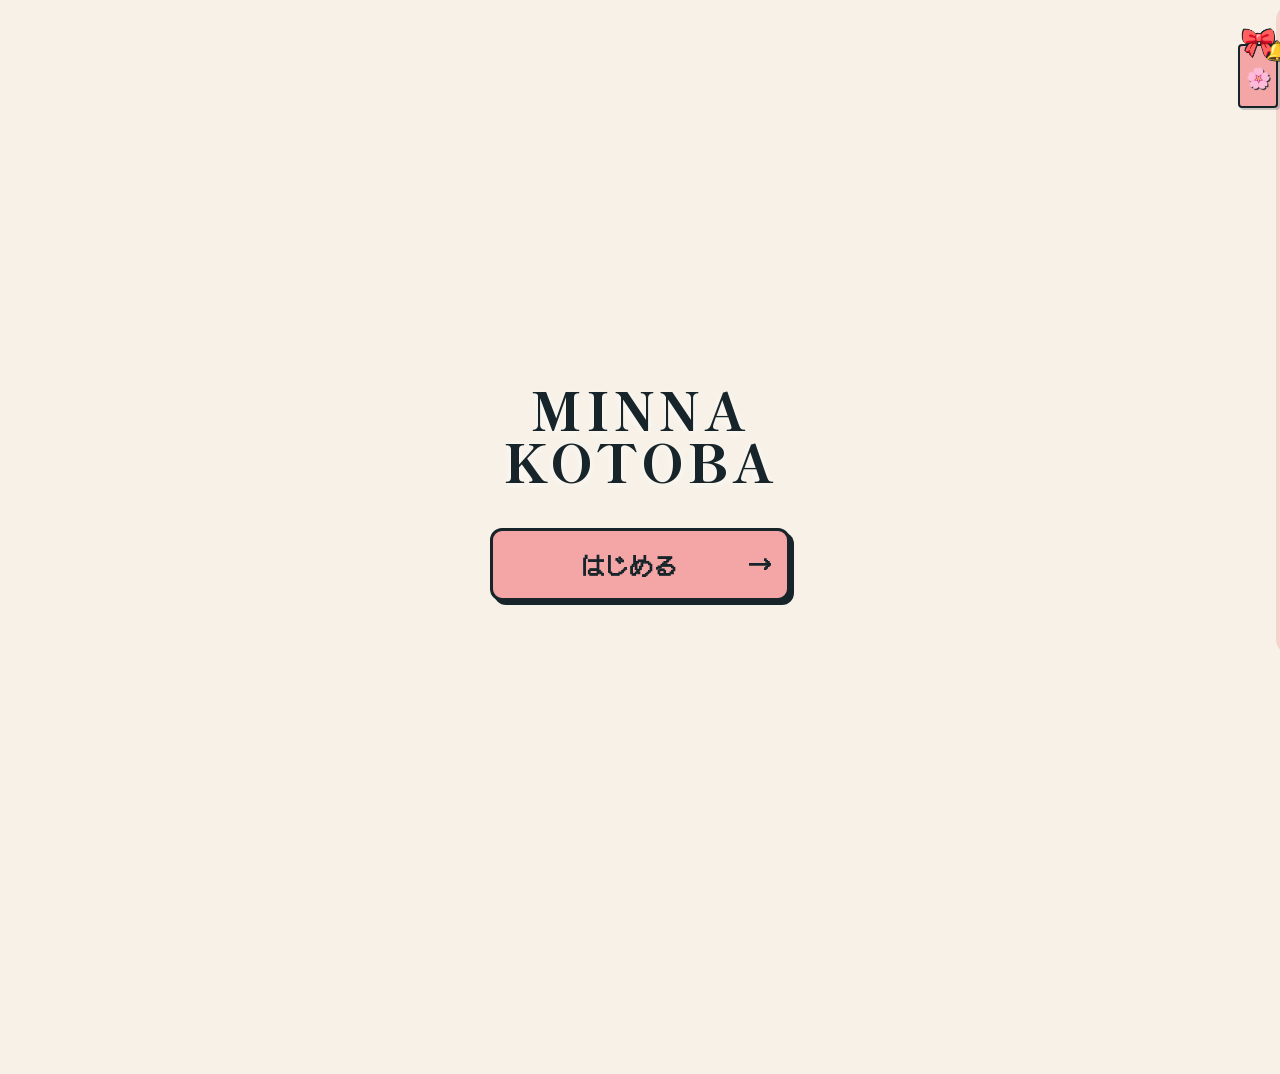
==== commit 9489ab4e: "Integrate review and focus words into vocab scope and add question timer" ====
--- a/index.html
+++ b/index.html
@@ -144,10 +144,17 @@
           <span id="hideOptionsIcon">👁️</span>
           <span id="hideOptionsText">Hide options: OFF</span>
         </button>
+        <div id="quizTimerBadge" class="quiz-timer-badge hidden" onclick="toggleQuizTimerMode()" style="cursor: pointer;" title="Time remaining (click to cycle 5s / 10s / Off)">
+          <span class="timer-icon">⏱️</span>
+          <span id="quizTimerText">5s</span>
+        </div>
         <div class="quiz-meta"><span id="quizScope"></span><span id="quizProgress"></span></div>
       </div>
       <div class="progress"><div id="progressBar"></div></div>
       <div class="quiz-card">
+        <div id="questionTimerBarWrap" class="question-timer-bar-wrap hidden">
+          <div id="questionTimerBar" class="question-timer-bar"></div>
+        </div>
         <div class="quiz-label" id="quizDirection"></div>
         <div id="question" class="question"></div>
         <div id="mcqRevealArea" class="mcq-reveal-area hidden">
@@ -155,7 +162,7 @@
             <div class="reveal-badge">Active Recall</div>
             <p class="reveal-desc">Options are hidden for this quiz. Think of the answer first!</p>
             <button id="revealOptionsBtn" class="primary-btn reveal-btn" onclick="revealOptions()">
-              <span>👁️ Show Options</span>
+              <span>👁️ Reveal Answer</span>
               <kbd class="reveal-kbd">Space</kbd>
             </button>
           </div>
@@ -165,7 +172,8 @@
           <input type="text" id="fillInput" class="fill-input" placeholder="Type your answer…" autocomplete="off" spellcheck="false">
           <div id="fillFeedback" class="fill-feedback hidden"></div>
         </div>
-        <div class="answer-actions hidden" id="nextAction" style="justify-content:center">
+        <div class="answer-actions hidden" id="nextAction" style="justify-content:center; display:flex; gap:12px;">
+          <button id="wrongBtn" class="secondary-btn hidden" style="color: var(--error, #C96B63); border-color: var(--error, #C96B63);" onclick="confirmRevealedAnswer(false)">✗ Missed</button>
           <button id="nextBtn" class="primary-btn">Next →</button>
         </div>
         <div id="lessonTag" class="lesson-tag"></div>
@@ -284,7 +292,13 @@
     <section id="practiceSetupView" class="view">
       <div class="page-head"><div><div class="eyebrow">CUSTOM PRACTICE</div><h1>Practice Setup</h1></div></div>
       <div class="panel setup">
-        <div class="section-head"><div><span class="kicker">01</span><h2>Choose your practice</h2></div><span id="poolCount" class="count-pill"></span></div>
+        <div class="section-head">
+          <div><span class="kicker">01</span><h2>Choose your practice</h2></div>
+          <div style="display:flex; align-items:center; gap:8px;">
+            <span id="poolCount" class="count-pill"></span>
+            <button id="clearScopeBtn" class="secondary-btn compact hidden" style="font-size:12px; padding:4px 8px; color:var(--red); border-color:var(--red2);" type="button"></button>
+          </div>
+        </div>
         <div class="controls-grid">
           <label>Scope
             <select id="scopeMode">
@@ -292,7 +306,7 @@
               <option value="range">Lesson range</option>
               <option value="all">All available lessons</option>
               <option value="focus">Focus Words</option>
-<option value="review">Review</option>
+              <option value="review">Review</option>
             </select>
           </label>
           <label id="lessonFromWrap">Lesson
@@ -326,6 +340,13 @@
             <select id="mcqHideOptions">
               <option value="show" selected>Show options</option>
               <option value="hide">Hide options (entire quiz)</option>
+            </select>
+          </label>
+          <label id="timerWrap">Question Timer
+            <select id="questionTimer" onchange="saveTimerSetting()">
+              <option value="0" selected>Off (No timer)</option>
+              <option value="5">5 seconds</option>
+              <option value="10">10 seconds</option>
             </select>
           </label>
         </div>
@@ -385,10 +406,10 @@
     <section id="moreView" class="view">
       <div class="page-head"><div><h1>More</h1></div></div>
       <div style="display:flex; flex-direction:column; gap:10px; max-width:320px;">
-        <button class="practice-card bg-pink" onclick="showView('review')" style="cursor:pointer; border:none; padding:12px 20px; border-radius:12px; justify-content:center;">
-          <div class="card-en" style="font-size:14px;">Wrong Answers</div>
+        <button class="practice-card bg-pink" onclick="reviewWrongAnswers()" style="cursor:pointer; border:none; padding:12px 20px; border-radius:12px; justify-content:center;">
+          <div class="card-en" style="font-size:14px;">Review Wrong Answers</div>
         </button>
-        <button class="practice-card bg-green" onclick="showView('focus')" style="cursor:pointer; border:none; padding:12px 20px; border-radius:12px; justify-content:center;">
+        <button class="practice-card bg-green" onclick="openFocusPractice()" style="cursor:pointer; border:none; padding:12px 20px; border-radius:12px; justify-content:center;">
           <div class="card-en" style="font-size:14px;">Focus Words</div>
         </button>
         <button class="practice-card bg-yellow" onclick="toggleTheme()" style="cursor:pointer; border:none; padding:12px 20px; border-radius:12px; justify-content:center;">
--- a/css/styles.css
+++ b/css/styles.css
@@ -875,6 +875,74 @@
     border-color: rgba(255, 255, 255, 0.2);
 }
 
+/* Single Revealed Option for Hidden MCQ / Active Recall */
+.mcq-grid.single-revealed {
+    display: flex;
+    flex-direction: column;
+    align-items: center;
+    justify-content: center;
+    width: 100%;
+    margin-top: 20px;
+}
+
+.mcq-revealed-container {
+    width: 100%;
+    max-width: 520px;
+    display: flex;
+    flex-direction: column;
+    align-items: center;
+    gap: 12px;
+    animation: fadeInOption 0.2s ease-out;
+}
+
+@keyframes fadeInOption {
+    from {
+        opacity: 0;
+        transform: translateY(8px);
+    }
+    to {
+        opacity: 1;
+        transform: translateY(0);
+    }
+}
+
+.mcq-revealed-pill {
+    display: inline-flex;
+    align-items: center;
+    gap: 6px;
+    font-size: 12px;
+    font-weight: 800;
+    letter-spacing: 0.12em;
+    text-transform: uppercase;
+    color: #137333;
+    background: #e6f4ea;
+    border: 1.5px solid #137333;
+    padding: 4px 16px;
+    border-radius: 20px;
+}
+
+[data-theme=dark] .mcq-revealed-pill {
+    color: #81c995;
+    background: #1e4620;
+    border-color: #81c995;
+}
+
+.mcq-option.mcq-single-option {
+    width: 100%;
+    font-size: 24px;
+    padding: 20px 28px;
+    font-weight: 700;
+    border-radius: 16px;
+    box-shadow: 0 4px 14px rgba(0, 0, 0, 0.08);
+    cursor: pointer;
+    box-sizing: border-box;
+}
+
+.mcq-option.mcq-single-option:hover {
+    transform: translateY(-2px);
+    box-shadow: 0 6px 18px rgba(0, 0, 0, 0.12);
+}
+
 /* Quiz Top Toggle Button */
 .quiz-toggle-btn {
     background: var(--surface-soft);
@@ -908,6 +976,91 @@
     color: #17252A;
     border-color: #17252A;
 }
+
+/* Question Timer */
+.quiz-timer-badge {
+    background: var(--surface-soft);
+    border: 1.5px solid var(--border);
+    border-radius: 8px;
+    color: var(--text-primary);
+    font-size: 13px;
+    font-weight: 800;
+    padding: 6px 12px;
+    display: inline-flex;
+    align-items: center;
+    gap: 6px;
+    font-family: monospace, sans-serif;
+    transition: all 0.2s ease;
+    user-select: none;
+}
+
+.quiz-timer-badge:hover {
+    border-color: var(--pink);
+    transform: translateY(-1px);
+}
+
+.quiz-timer-badge.urgent {
+    background: #fce8e6 !important;
+    border-color: #c5221f !important;
+    color: #c5221f !important;
+    animation: timerPulse 0.5s infinite alternate;
+}
+
+[data-theme=dark] .quiz-timer-badge.urgent {
+    background: #4d2020 !important;
+    border-color: #f28b82 !important;
+    color: #f28b82 !important;
+}
+
+@keyframes timerPulse {
+    from { transform: scale(1); }
+    to { transform: scale(1.05); }
+}
+
+.quiz-timer-badge.timeout {
+    background: #fce8e6 !important;
+    border-color: #c5221f !important;
+    color: #c5221f !important;
+    font-family: inherit;
+    font-size: 12px;
+    animation: none;
+}
+
+[data-theme=dark] .quiz-timer-badge.timeout {
+    background: #4d2020 !important;
+    border-color: #f28b82 !important;
+    color: #f28b82 !important;
+}
+
+.question-timer-bar-wrap {
+    width: 100%;
+    height: 6px;
+    background: rgba(0, 0, 0, 0.08);
+    border-radius: 6px;
+    overflow: hidden;
+    margin-bottom: 20px;
+}
+
+[data-theme=dark] .question-timer-bar-wrap {
+    background: rgba(255, 255, 255, 0.1);
+}
+
+.question-timer-bar {
+    height: 100%;
+    width: 100%;
+    background: var(--pink);
+    border-radius: 6px;
+    transition: width 0.1s linear, background-color 0.2s ease;
+}
+
+.question-timer-bar.urgent {
+    background: #c5221f !important;
+}
+
+[data-theme=dark] .question-timer-bar.urgent {
+    background: #f28b82 !important;
+}
+
 
 .active-row {
     border-color: var(--pink) !important;
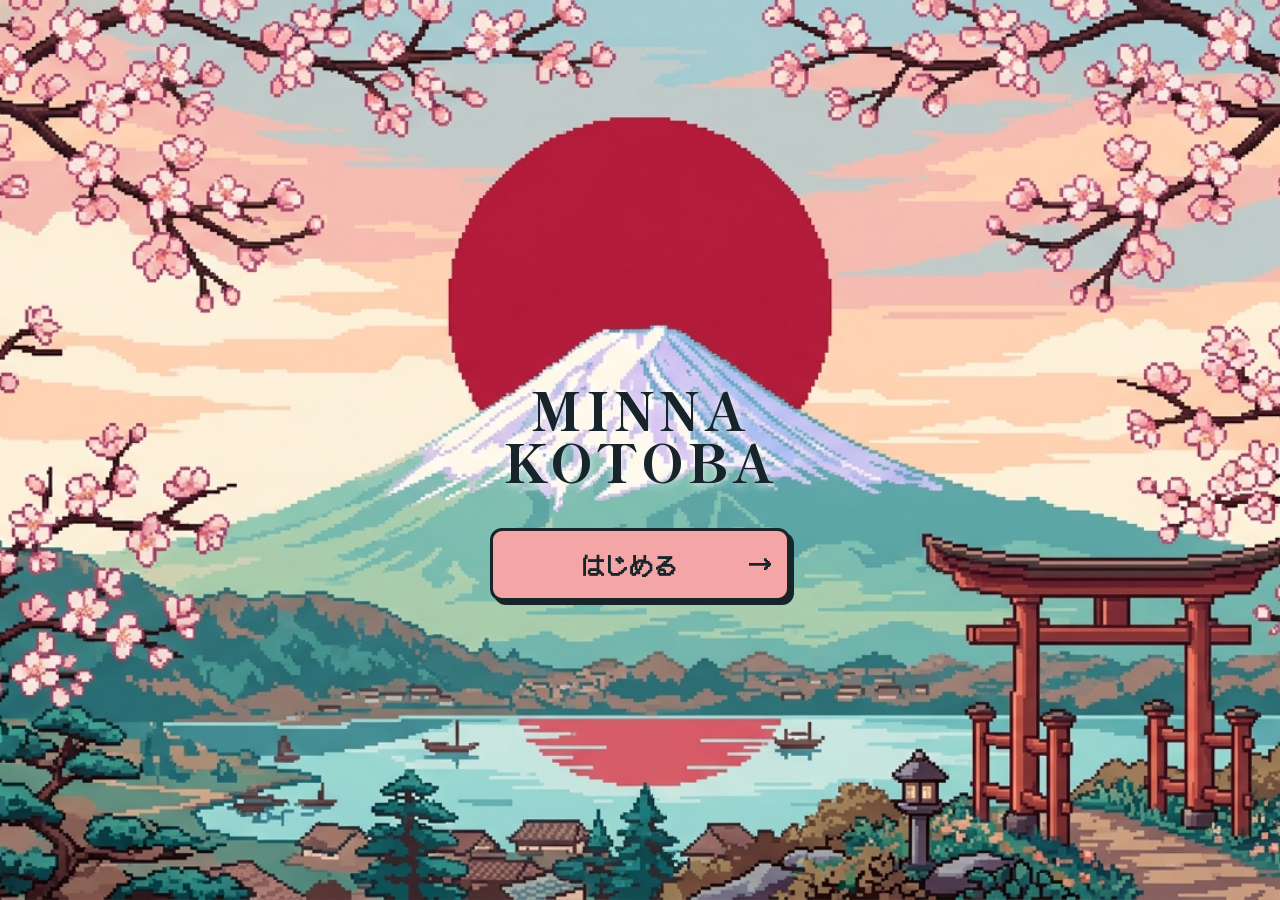
==== commit defff39b: "Position question timer on the right-hand side of each question card and implement interactive count" ====
--- a/index.html
+++ b/index.html
@@ -8,7 +8,7 @@
 <link rel="preconnect" href="https://fonts.googleapis.com">
 <link rel="preconnect" href="https://fonts.gstatic.com" crossorigin>
 <link href="https://fonts.googleapis.com/css2?family=Shippori+Mincho:wght@400;500;600;700;800&family=Noto+Serif+JP:wght@400;500;600;700;900&display=swap" rel="stylesheet">
-<link rel="stylesheet" href="css/styles.css">
+<link rel="stylesheet" href="css/styles.css?v=2.2">
 
   <link rel="preload" as="image" href="assets/images/backgrounds/fuji_wide.jpg">
   <link rel="preload" as="image" href="assets/images/backgrounds/bg_home.jpg">
@@ -144,10 +144,6 @@
           <span id="hideOptionsIcon">👁️</span>
           <span id="hideOptionsText">Hide options: OFF</span>
         </button>
-        <div id="quizTimerBadge" class="quiz-timer-badge hidden" onclick="toggleQuizTimerMode()" style="cursor: pointer;" title="Time remaining (click to cycle 5s / 10s / Off)">
-          <span class="timer-icon">⏱️</span>
-          <span id="quizTimerText">5s</span>
-        </div>
         <div class="quiz-meta"><span id="quizScope"></span><span id="quizProgress"></span></div>
       </div>
       <div class="progress"><div id="progressBar"></div></div>
@@ -155,7 +151,13 @@
         <div id="questionTimerBarWrap" class="question-timer-bar-wrap hidden">
           <div id="questionTimerBar" class="question-timer-bar"></div>
         </div>
-        <div class="quiz-label" id="quizDirection"></div>
+        <div class="quiz-card-header" style="display: flex; justify-content: space-between; align-items: center; width: 100%; align-self: stretch; margin-bottom: 12px;">
+          <div class="quiz-label" id="quizDirection" style="margin: 0; text-align: left;"></div>
+          <div id="quizTimerBadge" class="quiz-timer-badge" onclick="toggleQuizTimerMode()" style="cursor: pointer; margin-left: auto;" title="Question timer (click to cycle 5s / 10s / Off)">
+            <span class="timer-icon">⏱️</span>
+            <span id="quizTimerText">5s</span>
+          </div>
+        </div>
         <div id="question" class="question"></div>
         <div id="mcqRevealArea" class="mcq-reveal-area hidden">
           <div class="reveal-card">
@@ -344,9 +346,9 @@
           </label>
           <label id="timerWrap">Question Timer
             <select id="questionTimer" onchange="saveTimerSetting()">
-              <option value="0" selected>Off (No timer)</option>
-              <option value="5">5 seconds</option>
+              <option value="5" selected>5 seconds</option>
               <option value="10">10 seconds</option>
+              <option value="0">Off (No timer)</option>
             </select>
           </label>
         </div>
@@ -644,6 +646,6 @@
     
 
 </div>
-<script src="js/app.js"></script>
+<script src="js/app.js?v=2.2"></script>
 </body>
 </html>
--- a/css/styles.css
+++ b/css/styles.css
@@ -978,20 +978,37 @@
 }
 
 /* Question Timer */
+.quiz-card-header {
+    display: flex;
+    justify-content: space-between;
+    align-items: center;
+    width: 100%;
+    margin-bottom: 8px;
+}
+.quiz-card-header .quiz-label {
+    margin: 0 !important;
+}
+
 .quiz-timer-badge {
-    background: var(--surface-soft);
-    border: 1.5px solid var(--border);
-    border-radius: 8px;
+    background: var(--surface2, #fff);
+    border: 1.5px solid var(--line, #cbd5e1);
+    border-radius: 999px;
     color: var(--text-primary);
     font-size: 13px;
     font-weight: 800;
-    padding: 6px 12px;
+    padding: 4px 12px;
     display: inline-flex;
     align-items: center;
     gap: 6px;
-    font-family: monospace, sans-serif;
+    font-family: 'SF Mono', Monaco, Consolas, monospace, sans-serif;
     transition: all 0.2s ease;
     user-select: none;
+    box-shadow: 2px 2px 0px rgba(0, 0, 0, 0.08);
+}
+
+.quiz-timer-badge.off {
+    opacity: 0.55;
+    border-style: dashed;
 }
 
 .quiz-timer-badge:hover {
